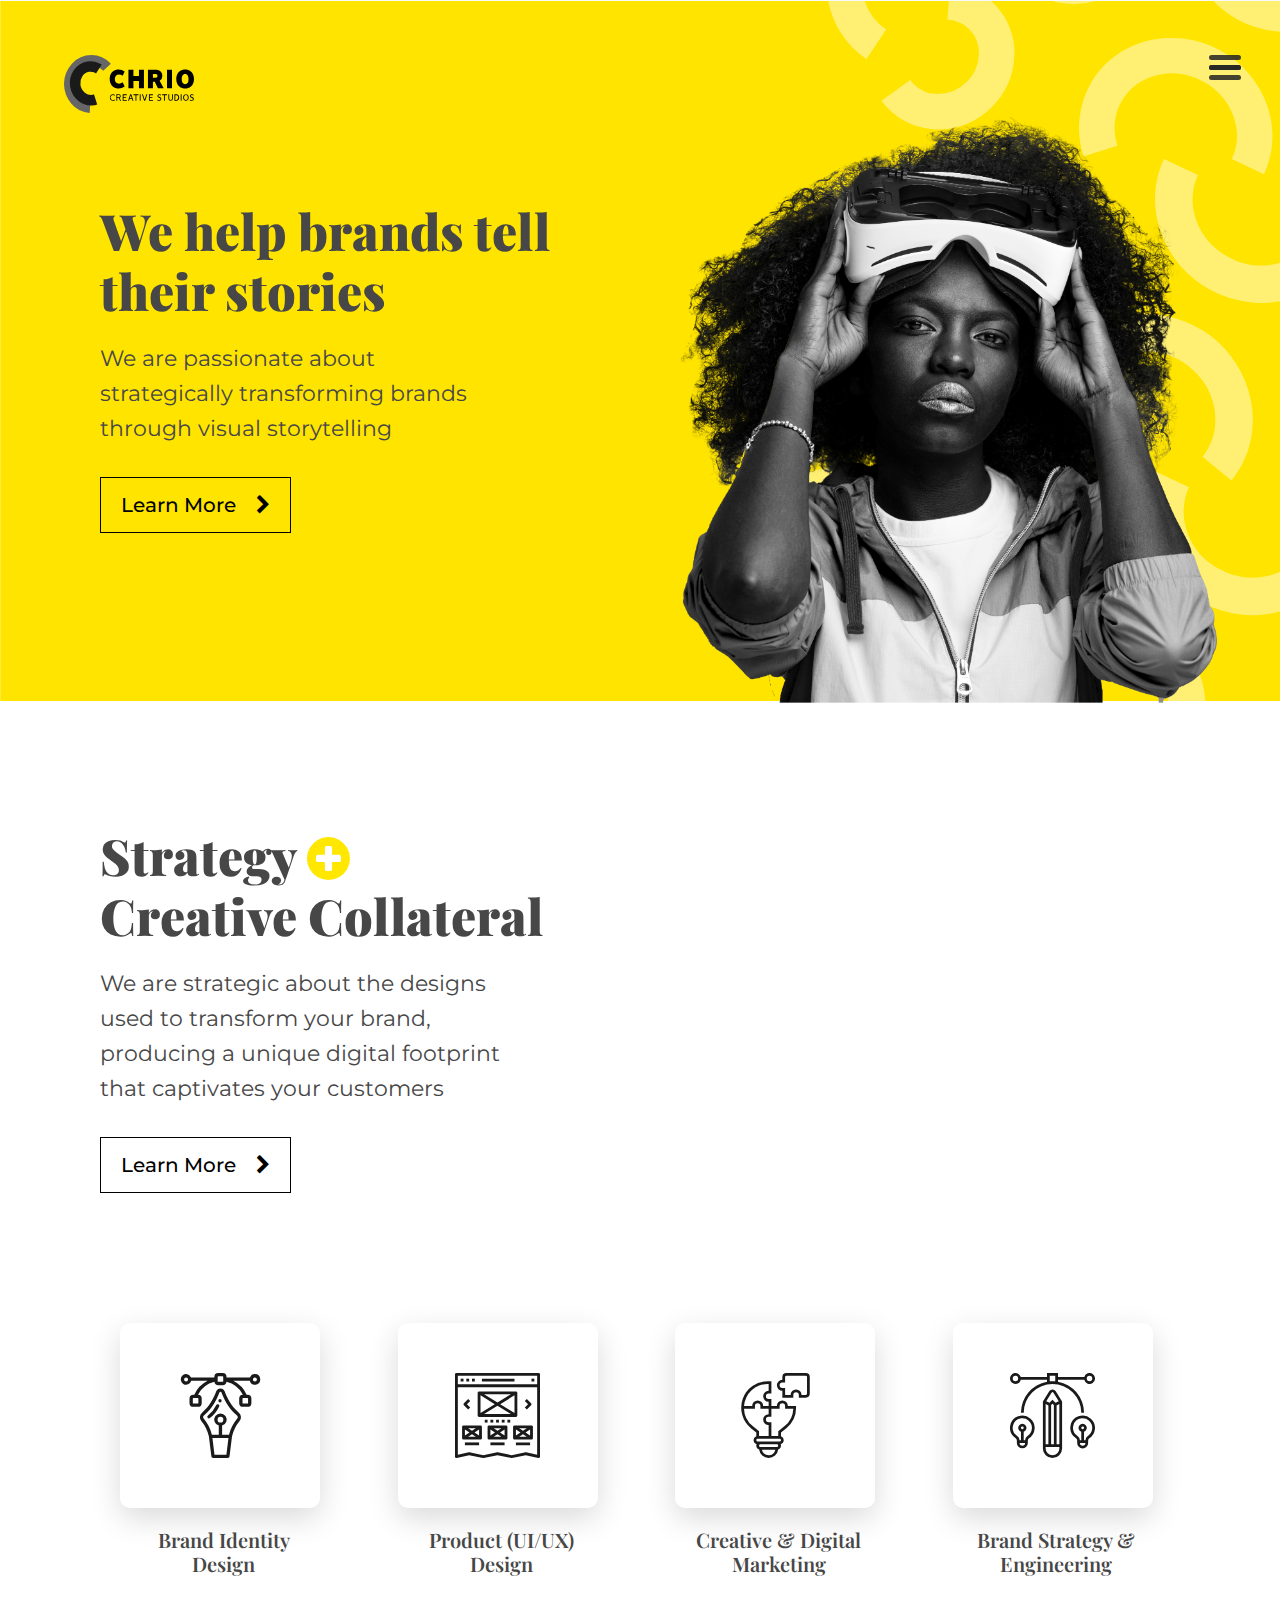
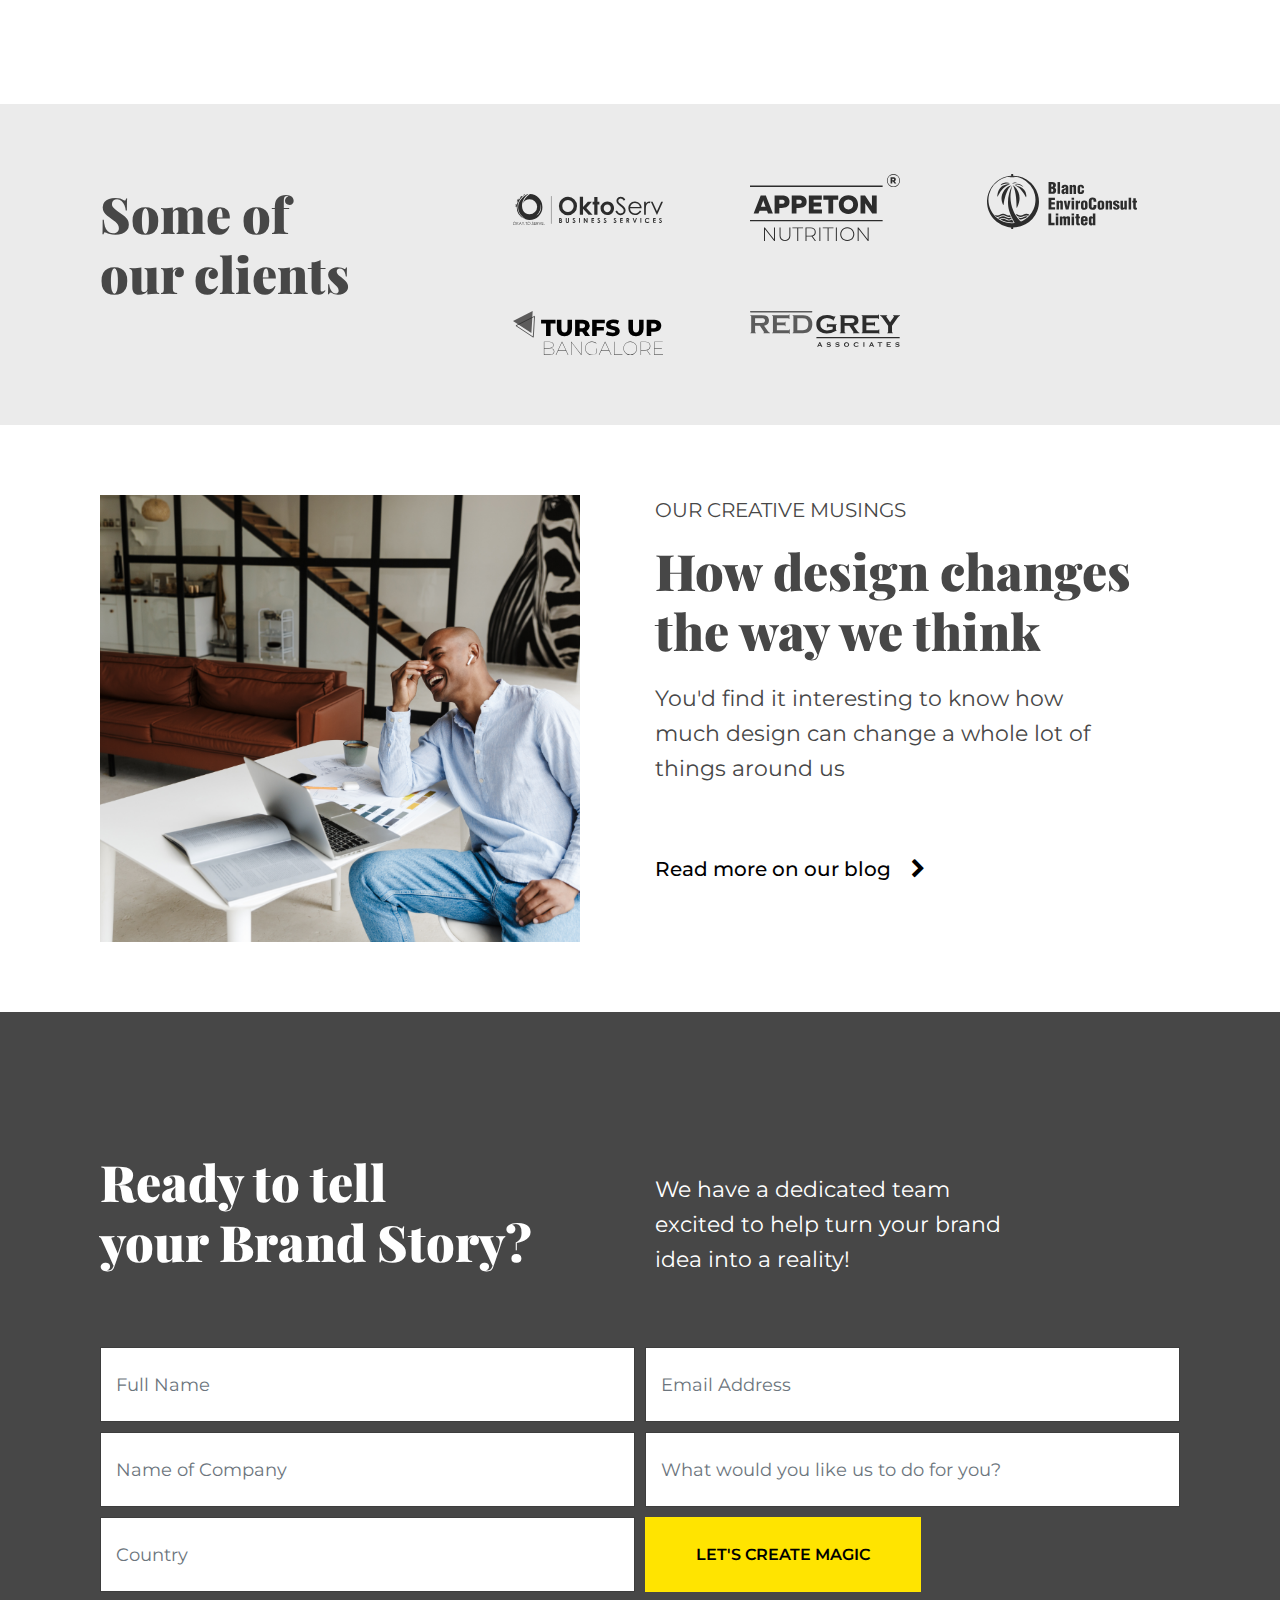
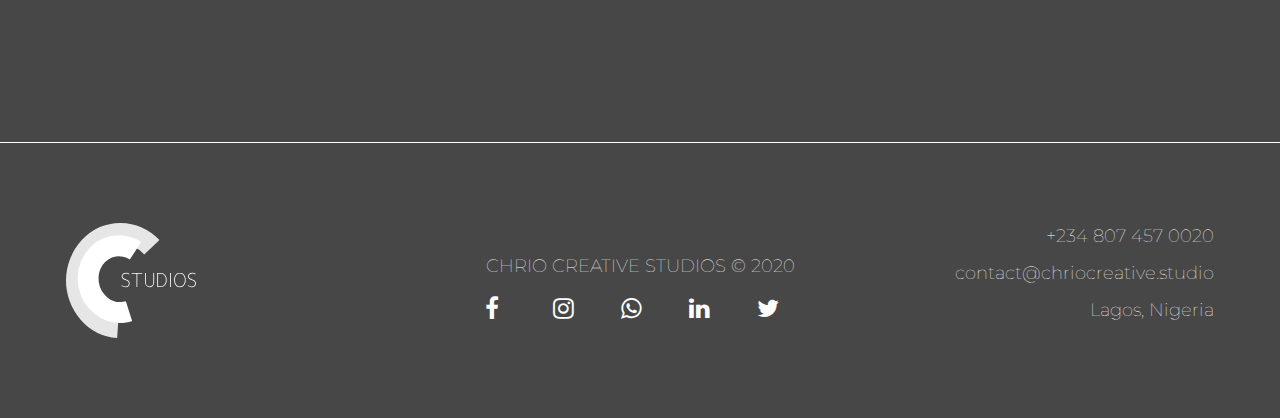
==== index.html @ 1b2c5b44 "Done" ====
<!DOCTYPE html>
<html lang="en">

<head>
    <meta charset="UTF-8" />
    <meta name="viewport" content="width=device-width, initial-scale=1.0" />
    <meta name="description" content="">
    <meta name="keywords" content="ChrioCreative, ChrioCreativeStudio, #ChrioCreative, #ChrioCreativeStudio, advertising, advertizing, digital, online advertising, nigeria media, media agency, best media agency, notjustok, advertisement, social media, social media advertising, grow your brand, Keyword,  social media marketing, online media sales, digital marketing, advertising online, online lead generation, digital strategy services, search engine marketing, online marketing, adwords service, internet marketing, search engine optimization, mobile marketing, search engine, search engines, marketing, search engine optimisation, online business, marketing strategies, search engine optimization tutorial, search engine optimization tips, seo, internet business, advertising, social network, affiliate marketing, marketing strategy, what is internet marketing, social media, search engine optimization tools, search engine optimization techniques, network marketing, what is social media, adwords, online marketing jobs, marketing plan, search engine optimization software, e-marketing, adsense, online advertising, advertisement, sms, internet marketing strategies, direct marketing, social marketing, social networking, free search engine optimization, make money online market, online marketing strategies, mobile advertising, clickbank, electronic marketing, business online, online market, internet advertising, advertising agency, search engine optimization results, marketing tips, email marketing, advertising agencies, adword, search engine submission, free classified ads, viral marketing, facebook marketing, ads, seo tools, emarketing, what is seo, web marketing, what is search engine optimization, business marketing, email leads, online business ideas, online marketing tools, internet marketing forum, marketing company, seo services, social media definition, sms marketing, internet marketing jobs, advertisements, social media network, leads, free advertising, adwords keyword tool, free classifieds, website marketing, free ads, social media week. telemarketing, social media sites, how to advertise online, post free ads, social media strategy, advantages of internet marketing, internet marketing blog, what is digital marketing, advertising sites, what is online marketing, online advertising companies, advertising websites, online advertisement, b2b marketing, digital media,  online network marketing, online marketing strategy, digital marketing agency, marketing agency, online marketing companies, social media manager, marketing online, free advertising sites, social media marketing strategy, digital marketing strategy, online marketing company, seo software, digital advertising, marketing agencies, seo tips, optimization techniques, free online advertising sites, free classified sites, internet marketing tips, social media marketing plan, free advertising online, seo optimization, digital signage, seo companies, web advertising, googleadwords, internet marketing articles, internet marketing company, lead generation, media marketing, free online marketing, online marketing business, online video marketing, online marketing sites, mobile market, marketing websites, online marketing tips, marketing companies, social media jobs, advertising companies, seo marketing, what is social media marketing, online marketing courses, social network marketing, free online advertising, interactive marketing, search marketing, website optimization, internet marketer, seo company  advertise online, marketing courses, marketing consultant, network marketing companies, social media websites, social media marketing proposal, social media advertising, online adverts, digital marketing trends, social media tools, advertising on internet, website advertising, internet marketers, social media marketing pdf, internet marketing forums, what is online advertising, small business marketing, what is mobile marketing, search engine marketing strategies, free advertising websites, free adverts, online ads, sms advertising, buy leads, what is search engine marketing, social media marketing tools, seo optimization services, web optimization, social media management, ad words, advertise online for free, adwords learning center, socialmedia, free ad, internet advertisement, social media marketing services, online advertising rates, free online advertisement, onlinemarketing, free advertisement, mobile marketing strategy, how to do online marketing, social media agency,   sms business, digital marketing courses, social media networks, seo consulting, free seo, mobile marketing association, advertise for free, digital marketing companies, search engine optimisation marketing, seo packages,   advantages of online marketing, seo service, internet marketing training, social media marketing companies, social media training, online marketing job, mobile ads, marketing firms, mlm leads, search engine placement marketing,   free website advertising, pay per lead, free leads, local seo, advertise free online, digital media marketing, cheap advertising, business advertising, advertising website, website promotion, social media platforms, online classified ads, seo techniques, ad network, social media for business, website optimizer, post free ads online, online marketing training, digital marketing institute, free internet advertising, adwords certification, digital branding, mobile media, social media networking, internet marketing blogs, digital signage software, digital marketing tools, free online ads, search engine marketing tools, bulk sms marketing, electronic billboards, social media news, adwords login, social media consultant, social media campaign, business leads, buy leads online, search engine marketing firm, seo training, mobile advertisement, web marketing search engine optimization, digital communications, electronic advertising, social media examiner, proximity marketing, adwords tool, new social media, internet marketing search engine, social media plan, digital strategy, search engine marketing company, sms provider, ad word, interactive advertising, sales leads, adwords editor, digital agency, social media policy, search engine optimization marketing, free ads online, b2b leads, adwords coupon, search engine marketing services, social advertising, seo book, adwords voucher, sales lead, social media monitoring tools, how to generate leads, social media monitoring, where to advertise for free, search engine marketing agency, best seo software, search engine marketing tips, search engine marketing specialist, search engine marketing optimization, search engine marketing companies, how to advertise for free, search engine marketing sem, ppc search engine marketing, search engine marketing service, local search engine marketing, search engine marketing firms, internet marketing search engine optimization, search engine marketing consulting, professional search engine marketing, search engine marketing specialists, sem search engine marketing, search engine marketing agencies, search engine marketing consultants, search engine marketing kenya, search engine marketing ghana, search engine marketing nigeria, seo search engine marketing, paid search engine marketing, internet marketing search engine specialist, marketing search engine, organic search engine marketing, search engine marketers, top search engine marketing, search engine marketing strategy, web search engine marketing, managed search engine marketing, search engine marketing professionals, search engines marketing, search engine marketing professional, ppc search engine internet marketing, internet search engine marketing, search engine marketing consultant, search engine marketing expert, attorney search engine marketing, online search engine marketing, search engine marketing nigeria, search engine marketing ghana, search engine marketing kenya, search engine marketing business, internet marketing companies, search engine marketing jobs, search engine marketing training, search engine marketing campaign, search engine marketing news, search engine marketing experts, small business search engine marketing, search engine marketing pro, best search engine marketing, learn search engine optimization, search engine marketing solution, search engine marketing and optimization, search engine optimization companies, search engine marketing tool, marketing search engines, organic search engine optimization, search engine optimization pricing, guaranteed search engine marketing, affordable search engine optimization, search engine optimization seo, search engine optimization specialist, local search engine optimization, search engine optimization firms, search engine marketing software, search engine ranking optimization, cheap search engine optimization, seo search engine optimization, search engine marketing blog, search engines optimization, search engine optimization consulting, search engine optimization consultant, search engine web marketing, search engine placement, top search engine optimization, b2b search engine marketing, search engine optimization service, ethical search engine optimization, search engine optimization cost, online search engine optimization, managed search engine marketing services, website search engine optimization, search engine optimization consultants, search engine optimization training, search engine marketing campaigns, search engine optimization packages, search engine optimization firm, search engine optimization experts, search engine optimization guaranteed, search engine optimization agency, search engine optimization certification, professional search engine optimization, lawyer search engine marketing, optimization search engine, canadian search engine marketing, guaranteed search engine optimization, natural search engine optimization, internet search engine optimization, search engine optimization kenya, search engine optimization ghana, search engine optimization nigeria, search engine marketing help, marketing campaign search engine, global search engine marketing, online marketing solutions, search engine optimizing, search engine optimisation services, search engine optimization expert, search engine optimization strategy, search engine optimization quote, search engine marketing reporting, ppc search engine marketing positioning, search engine advertising, best search engine optimization, professional search engine marketing services, search engine ranking, search engine optimizer, search engine optimization for dummies, search engine marketing solutions, high search engine ranking optimization, search engine optimization jobs, search engine placement optimization, search engine optimization specialists, small business search engine optimization, search engine optimisation seo, web search engine optimization, search engine marketing online, search engine optimization promotion, search engine rank optimization, search engine optimization ranking, ghana search engine marketing, kenya search engine marketing, nnigeria search engine marketing, online marketing search engine, search engine optimizers, search engine marketing articles, effective search engine optimization, seo search engine optimisation, search engine positioning, search engine marketing management, search engine marketing professional organization, search engine marketing definition, search engine optimization and seo, search engine marketing book, search engine optimization placement, economical search engine optimization, search engine optimization guide, search engine optimization strategies, affordable search engine marketing, internet marketing seo, improve search engine ranking, orange county search engine marketing, search engine optimization tool, search engine optimization how to, search engine internet marketing, search engine optimisation company, search engine optimazation, search engine marketing india, international search engine marketing, internet marketing consultant, search engine marketer, automotive search engine marketing, search engine optimization and marketing, marketing search engine optimization, search engine optimization india, search engine company, top 10 search engine optimization, seo internet marketing, online marketing agency, online marketing services, search engine promotion, search engine optimization analysis, local internet marketing, internet marketing agency, internet marketing search engine placement, search engine optimization help, search engine optimization advice, promotion search engine optimization, internet marketing firm, search engine optimize, web marketing agency, mobile marketing campaigns, internet marketing plan, real estate search engine optimization, search engine submission optimization, how to search engine optimization, search engine optimization rates, reputable search engine optimization, search engine marketing tip, internet marketing online, affordable search engine optimization services, search engine optimization seo services, online marketing campaign, search engine optimisation specialist, on line marketing, search engine optimisation consultant, internet marketing business, internet marketing consultants, outsource search engine optimization, search engine optimization seo companies, internet marketing consulting, orange county search engine optimization, online internet marketing, ecommerce search engine optimization, search engine optimisation companies, search engine optimization website, search engine optimisation australia, search engine optimization specalist, search optimization engine, internet marketing service, internet marketing specialist, search engine optimization basics, search engine optimization keyword, organic search engine optimisation, search engine optimization keywords, internet marketing course, online marketing service, search marketing agency, local search engine optimisation, online marketing web page copywriting, search engine seo, internet marketing advertising, search engine optimisation uk, internet marketing promotion, online marketing agencies, local search engine optimization services, improve search engine optimization, search engine optimization seminar, search engine optimization report, search engine optimization tutorials, online marketing plan, expert search engine optimization, search engine optimization submission, marketing seo, seo search engine, internet marketing solutions, search engine optimisation techniques, search engine optimisation service, search engine optimization australia, search engine optimizer service, search engine optimisation firm, search engine optimisation tips, search engine optimisation experts, cheap search engine optimisation, online marketing consultant, search engine optimization copywriting, search engine consultants, search engine optimization kenya, search engine optimization program, internet marketing solution, search engine optimisation specialists, internet marketing software, free internet marketing, kenyan search engine optimization, ghanian search engine optimization, search engine optimisation strategy, marketing on the internet, search engine optimization proposal, search engine optimization positioning, top search engine ranking, uk search engine optimisation, search engine optimisation packages, website search engine optimisation, search engine optimization prices, marketing internet, internet marketing strategy, hotel search engine optimization, search engine optimization management, search engine optimisation agency, search engine optimization advertising, search engine marketing research, high search engine ranking, internet marketing tool, search engin optimization, search engine optimization orange county, business search engine optimization, search engine optimization secrets, web site search engine optimization, best internet marketing, affordable search engine optimisation, online marketing specialist, search engine optimisation provider, search engine optimization resource, natural search engine optimisation, sem marketing, best search engine optimization company, small business internet marketing, marketing on internet, white label search engine optimisation, search engine optimisation ranking, paid search marketing, search engine optimisation consultants, video search engine optimization, professional search engine marketing firm, mobile marketing trends, engine marketing optimization search, effective search engine marketing, search engine optimisation strategies, internet marketing for small business, ppc searchengine marketing, search engine optimisation training, search engine services, internet marketing search engines, marketing online business, online marketing campaigns, webmarketing, internet search marketing, online marketing experts, ppc search engine web marketing, search optimization, search engine marketing canada, free internet marketing tools, business marketing online, ethical search engine marketing, affiliate internet marketing, search engine optimization uk, internet marketing campaign, organic search engine marketing agency, search engine marketing ireland, online business marketing, canada search engine marketing, search engine marketing for lawyers, adwords services, local online marketing, best online marketing, marketing on line, search engine marketing manager, online advertising agency, digital marketing solutions, internet marketing help, internetmarketing, web marketing search engine placement, internet marketing experts, internet marketing agencies  online marketing consulting, seo optimisation, optimize search engine, business online marketing, website optimisation, social media marketing agency, engine search optimization, learn internet marketing, search engine optimization books, internet online marketing, internet marketing firms, web internet marketing, online marketing uk, internet marketing bureau, internet marketing coach, online marketing firm, local search optimization, online marketer, online marketing bureau, small business online marketing, improve search engine rankings, web site marketing, online marketing consultants, website marketing company, net marketing, search engine rank, website internet marketing, marketing web, advertising search engine, australia search engine optimisation, search engine optimisation tools, search engine optimization link building, internet business marketing, internet marketing strategie, web marketing tools, marketing business online, better search engine placement, online marketing blog  search engine optimized, increase search engine ranking, internet marketing expert, internet marketing courses,   online advertising agencies, search engine rankings, online marketers, search engine optomization, engine marketing search, search engine optimisation sunshine coast, sunshine coast search engine optimisation, marketing en internet, engine internet marketing optimization search, internet advertising agency, search engine optimization starter guide, web marketing company, website optimization services, search engine optimization and submission, search engine optimization provider, mobile marketing company, internet marketing seminar, engine marketing search services, search engine optimization business, online marketing course, search engine optimisation price, advertising internet, seo optimization company, internet affiliate marketing, seo optimization tips, web marketing services, 1 engine internet marketing search, engine internet marketing search, affordable search engine placement, search engine optimizations, online web marketing, internet marketing techniques, search engine optimization research, top search engine placement, optimizing search engine, website seo, mobile marketing campaign, search engine optimization package, online advertising market, seo ranking, best search engine optimization software, engine optimization search, guaranteed search engine placement, cheap seo, optimization company, digital marketing company, internet marketing online advertising, social media marketing training, social media marketing firm, legit internet marketing, social media marketing agencies, mobile marketing companies, ppc search engine advertising, search optimisation, social media marketing firms, social media marketing facebook, social media marketing service, facebook social media marketing, seo link building, website search optimization, mobile marketing services, social networking marketing, social media marketing expert, online advertising marketing, social media marketing course, mobile marketing advertising, best seo, guaranteed seo, mobile marketing agency, social media marketing solutions, mobile marketing solutions, small business seo, local search marketing services, online social media marketing, advertising on the internet, social media marketing strategies, digital marketing agencies, search engine placement companies, advertising and marketing on the internet, seo help, social media marketing company, social media marketing management, seo optimization tools, engine optimization seo, optimization seo, search engine placement services, seo website, marketing social media, small business social media marketing, social media marketing institute, social media marketing magazine, social media marketing university, social media marketing wiki, the social media marketing blog, social media marketing for business, company internet marketing, online advertising company, mobile marketing business, mobile marketing agencies, online marketing solution, bluetooth marketing, local mobile marketing, web site optimization, internet marketing ebook, website marketing tools, online digital marketing, mobile marketing service, advertising on line, social media marketing blog, mobile marketing solution, seo copywriting, seo marketing company, social media marketing business, social media marketing software, digital marketing services, free marketing, seo marketing services, social media marketing pricing, engine optimization organic search, social media marketing packages, social media marketing tool, marketing lead generation, social media marketing campaign, mobile marketing platform, digital marketing strategies, online lead generation association, social media marketer, lead generation marketing, marketing with social media, online marketing promotion, digital marketing course, social media marketing consultant, online marketing strategie, seo consultants, mobile marketing and advertising, online marketing expert, social media marketing manager, best seo company, online marketing manager, hotel internet marketing, Digital marketing agency nigeria, digital marketing agency Ghana, marketing strategy, apps, app development, app developers in nigeria, nigerian app developers">
    <title>Home | Chrio</title>
    <link rel="stylesheet" href="https://stackpath.bootstrapcdn.com/bootstrap/4.5.0/css/bootstrap.min.css"
        crossorigin="anonymous" />
    <link rel="stylesheet" href="https://stackpath.bootstrapcdn.com/font-awesome/4.7.0/css/font-awesome.min.css" />
    <link rel="stylesheet" href="./css/index.css" />
</head>

<body>

    <div id="sideNavigation" class="sidenav">

        <div class="container">
            <div class="row">
                <div class="col-sm-6 col-xs-6 col-md-6">
                    <a class="navbar-brand" href="index.html" id="navbar-brand">
                        <img src="./assets/images/chrio_logo.svg" class="nav-logo" alt="Chrio Logo" />
                    </a>
                </div>
                <div class="col-sm-6 col-xs-6 col-md-6">
                    <a href="javascript:void(0)" class="closebtn" onclick="closeNav()">&times;</a>
                </div>
            </div>
        </div>

        <div class=" nav-bottom text-center">
          <p class="nav-p">Interested in learning more? Check out</p>
          <a href="index.html">Home</a>
          <span class="nav-vr"></span>
          <a href="services.html">Our Services</a>
          <span class="nav-vr"></span>
          <a href="services.html">Our Blog</a>
          <span class="nav-vr"></span>
          <a href="contact.html">Contact Us</a>
      </div>
    </div>

    <nav class="navbar navbar-expand-lg navbar-light bg-light" id="nav">
        <div class="container">
            <div class="row">
                <a class="navbar-brand" href="index.html" id="navbar-brand">
                    <img src="./assets/images/chrio_logo.svg" class="logo" alt="Chrio Logo" />
                </a>
                <div id="nav-icon3" class="pull-right" onclick="openNav()">
                    <span onclick="openNav()"></span>
                    <span onclick="openNav()"></span>
                    <span onclick="openNav()"></span>
                    <span onclick="openNav()"></span>
                </div>
            </div>
        </div>
        <div class="collapse navbar-collapse" id="navbarSupportedContent"></div>
    </nav>

    <div class="main">
        <section class="landing-banner" id="landing-banner">
            <div class="container">
              <div class="row">
                <div class="col-md-7" id="banner-div-7">
                  <h1 class="landing-h1">
                    We help brands tell <br class="br-mobile-hidden" />
                    their stories
                  </h1>
                  <p class="landing-p">
                    We are passionate about <br class="br-mobile-hidden" />
                    strategically transforming brands <br class="br-mobile-hidden" />
                    through visual storytelling
                  </p>
        
                  <br class="br-mobile-hidden" />
                  <a href="" class="learn-more" id="learn-more">Learn More
                    <i class="fa fa-chevron-right" aria-hidden="true"></i>
                  </a>
                </div>
                <!-- <img src="./assets/images/header_lady3.png" alt="" class="banner-image img-responsive">   -->
                <div class="col-md-12">
                  <img src="./assets/images/girl3.png" alt="" class="banner-image img-responsive" />
                </div>
              </div>
            </div>
          </section>
          <section class="strategy-sectionn section" id="strategy-div"> 
            <div class="container" id="strategy-container">
              <div class="row">
                <div class="col-md-6">
                  <h2 class="landing-h2">
                    Strategy <i class="fa fa-plus-circle"></i> <br />
                    Creative Collateral
                  </h2>
                  <p class="landing-p">
                    We are strategic about the designs used to transform your brand, producing a unique digital footprint that
                    captivates your customers
                  </p>
        
                  <br class="br-mobile-hidden" />
                  <a href="" class="learn-more">Learn More
                    <i class="fa fa-chevron-right" aria-hidden="true"></i>
                  </a>
                </div>
                <div class="col-md-6">
                  <div class="video-frame">
                    <iframe width="520" height="400" src="https://www.youtube.com/embed/EYJVlfmBcvU" frameborder="0" allow="accelerometer; autoplay; clipboard-write; encrypted-media; gyroscope; picture-in-picture" allowfullscreen></iframe>
                  </div>
                </div>
              </div>
              <div class="row icon-row">
                <div class="col-md-3 col-xs-6 col-sm-6">
                  <div class="strategy-box-holder">
                    <div class="strategy-box">
                      <img src="./assets/images/brand.svg" alt="" style="max-width: 130px"
                        class="img-responsive strategy-icons center-box" />
                      <!-- <img
                          src="./assets/images/c.svg"
                          alt=""
                          class="img-responsive"
                          id="circle1"
                        /> -->
                    </div>
                    <h5 class="strategy-h5">Brand Identity Design</h5>
                  </div>
                </div>
                <div class="col-md-3 col-xs-6 col-sm-6">
                  <div class="strategy-box-holder">
                    <div class="strategy-box">
                      <img src="./assets/images/product.svg" alt="" style="max-width: 130px"
                        class="img-responsive strategy-icons center-box" />
                      <!-- <img
                          src="./assets/images/c.svg"
                          alt=""
                          class="img-responsive"
                          id="circle2"
                        /> -->
                    </div>
                    <h5 class="strategy-h5">Product (UI/UX) Design</h5>
                  </div>
                </div>
                <div class="col-md-3 col-xs-6 col-sm-6">
                  <div class="strategy-box-holder">
                    <div class="strategy-box">
                      <img src="./assets/images/creativeM.svg" alt="" style="max-width: 115px"
                        class="img-responsive strategy-icons center-box" />
                      <!-- <img
                          src="./assets/images/c.svg"
                          alt=""
                          class="img-responsive"
                          id="circle3"
                        /> -->
                    </div>
                    <h5 class="strategy-h5">Creative & Digital Marketing</h5>
                  </div>
                </div>
                <div class="col-md-3 col-xs-6 col-sm-6">
                  <div class="strategy-box-holder" style="border-right:none">
                    <div class="strategy-box">
                      <img src="./assets/images/creative.svg" alt="" style="max-width: 130px"
                        class="img-responsive strategy-icons center-box" />
                      <!-- <img
                          src="./assets/images/c.svg"
                          alt=""
                          class="img-responsive"
                          id="circle4"
                        /> -->
                    </div>
                    <h5 class="strategy-h5">Brand Strategy & Engineering</h5>
                  </div>
                </div>
              </div>
            </div>
          </section>
        
          <section class="partner-section section">
            <div class="container">
              <div class="row">
                <div class="col-md-4 partner-div">
                  <h2 class="landing-h2">
                    Some of <br> our clients
                  </h2>
                </div>
                <div class="col-md-8">
                  <div class="row text-center partner-row">
                    <div class="col">
                      <img src="./assets/images/Oktoserv.svg" alt="" id="ok-logo" class="img-responsive partner-logo" />
                    </div>
                    <div class="col">
                      <img src="./assets/images/Appeton.svg" alt="" id="app-logo" class="img-responsive partner-logo" />
                    </div>
                    <div class="col">
                      <img src="./assets/images/Blanco.svg" alt="" id="blanc-logo" class="img-responsive partner-logo" />
                    </div>
                  </div>
                  <div class="row text-center partner-row">
                    <div class="col">
                      <img src="./assets/images/Turf.svg" alt="" id="turf-logo" class="img-responsive partner-logo" />
                    </div>
                    <div class="col">
                      <img src="./assets/images/red_gray.svg" alt="" id="red-logo" class="img-responsive partner-logo" />
                    </div>
                    <div class="col">
                      <!-- <img
                          src="./assets/images/luxe_dental.svg"
                          alt=""
                          class="img-responsive partner-logo"
                        /> -->
                    </div>
        
                  </div>
                </div>
              </div>
            </div>
          </section>
        
          <section class="partner-section section" id="partner-mobile">
            <div class="container">
              <div class="row text-center partner-row">
                <div class="row">
                  <div class="col-sm-6 col-xs-6">
                    <img src="./assets/images/Oktoserv.svg" alt="" class="img-responsive partner-logo" />
                  </div>
                  <div class="col-sm-6 col-xs-6">
                    <img src="./assets/images/Appeton.svg" alt="" class="img-responsive partner-logo" />
                  </div>
                </div>
              </div>
              <div class="row text-center partner-row">
                <div class="col-sm-6 col-xs-6">
                  <img src="./assets/images/Blanco.svg" alt="" class="img-responsive partner-logo" />
                </div>
                <div class="col-sm-6 col-xs-6">
                  <img src="./assets/images/Turf.svg" alt="" class="img-responsive partner-logo" />
                </div>
              </div>
        
              <div class="row text-center partner-row">
                <div class="col-sm-6 col-xs-6">
                  <img src="./assets/images/luxe_dental.svg" alt="" class="img-responsive partner-logo" />
                </div>
                <div class="col-sm-6 col-xs-6">
                  <img src="./assets/images/red_gray.svg" alt="" class="img-responsive partner-logo" />
                </div>
              </div>
            </div>
          </section>
        
          <section class="creative-section section">
            <div class="container">
              <div class="row creative-row">
                <div class="row">
                  <div class="col-md-6">
                    <img src="./assets/images/man.png" alt="" class="img-responsive man-img" />
                  </div>
                  <div class="col-md-6">
                    <p class="landing-p1">
                      OUR CREATIVE MUSINGS
                    </p>
                    <h2 class="landing-h2">
                      How design changes <br> the way we think
                    </h2>
                    <p class="landing-p">
                      You'd find it interesting to know how much design can change a whole lot of things around us
                    </p>
                    <br class="br-mobile-hidden" />
                    <br class="br-mobile-hidden" />
                    <a href="" class="learn-more no-border">Read more on our blog
                      <i class="fa fa-chevron-right" aria-hidden="true"></i>
                    </a>
                  </div>
                </div>
              </div>
          </section>
        
          <section class="contact-us section">
            <form action="action.php" method="post" id="contact-form"></form>
            <div class="container">
              <div class="row icon-row" id="contact-us-row">
        
                <div class="col-md-6 margin-contact">
                  <div class="contact-inner1">
                    <h2 class="landing-h2">
                      Ready to tell <br class="br-mobile-hidden" />
                      your Brand Story?
                    </h2>
                  </div>
                </div>
                <div class="col-md-6  margin-contact">
                  <div class="contact-inner1">
                    <p class="landing-p">
                      We have a dedicated team <br> excited to help turn your brand <br> idea into a reality!
                    </p>
                  </div>
                </div>
        
                  <div class="col-md-6 contact-outer">
                    <div class="contact-inner1">
                      <input type="text" class="form-control" name="name" id="name" placeholder="Full Name" />
                    </div>
                  </div>
                  <div class="col-md-6 contact-outer1">
                    <div class="contact-inner1">
                      <input type="text" class="form-control" name="email" id="email" aria-describedby="emailHelp"
                        placeholder="Email Address" />
                    </div>
                  </div>
                  <div class="col-md-6 contact-outer">
                    <div class="contact-inner1">
                      <input type="text" class="form-control" name="company" id="company" aria-describedby="emailHelp"
                        placeholder="Name of Company" />
                    </div>
                  </div>
                  <div class="col-md-6 contact-outer1">
                    <div class="contact-inner1">
                      <input type="text" class="form-control" name="message" id="message" aria-describedby="emailHelp"
                        placeholder="What would you like us to do for you?" />
                    </div>
                  </div>
                  <div class="col-md-6 contact-outer">
                    <div class="contact-inner1">
                      <input type="text" class="form-control" name="country" id="country" aria-describedby="emailHelp"
                        placeholder="Country" />
                    </div>
                  </div>
                  <div class="col-md-6 contact-outer1">
                    <div class="contact-inner1">
                      <button type="submit" id="submit" class="btn btn-primary contact-button">
                        LET'S CREATE MAGIC
                      </button>
                    </div>
                  </div>
                
              </div>
            </div>
          </form>
          </section>
          <footer id="footer-web">
            <div class="container">
              <div class="row footer-row">
                <div class="col">
                  <img src="./assets/images/footer_logo.svg" alt="" class="img-responsive footer-logo" />
                </div>
                <div class="col">
                  <div>
                    <p class="footer-text">CHRIO CREATIVE STUDIOS &copy; 2020</p>
                  </div>
                  <div class="row">
                    <div class="col">
                      <a href="https://facebook.com/ChrioCreative/" target="_blank" class=""><i class="fa fa-facebook" id="socials" aria-hidden="true"></i></a>
                    </div>
                    <div class="col">
                      <a href="https://instagram.com/chriocreative?igshid=flf5o154ikzl" target="_blank" class=""><i class="fa fa-instagram" id="socials" aria-hidden="true"></i></a>
                    </div>
                    <div class="col">
                      <a href="https://api.whatsapp.com/send?phone=+2348074570020" target="_blank" class=""><i class="fa fa-whatsapp" id="socials" aria-hidden="true"></i></a>
                    </div>
                    <div class="col">
                      <a href="https://www.linkedin.com/company/chrio-creative-studios/" target="_blank" class=""><i class="fa fa-linkedin" id="socials" aria-hidden="true"></i></a>
                    </div>
                    <div class="col">
                      <a href="https://twitter.com/ChrioCreative" target="_blank" class=""><i class="fa fa-twitter" id="socials" aria-hidden="true"></i></a>
                    </div>
                    <!-- <div class="col-md-4"></div> -->
                  </div>
                </div>
                <div class="col">
                  <div class="footer-right">
                    <p class="footer-text1">+234 807 457 0020</p>
                    <p class="footer-text1">contact@chriocreative.studio</p>
                    <p class="footer-text1">Lagos, Nigeria</p>
        
                  </div>
                </div>
              </div>
            </div>
          </footer>
          <footer id="footer-mobile">
            <div class="container container-footer">
              <div class="row footer-row">
                <div class="col-md-6 col-sm-6 col-sx-6">
                  <!-- <img
                      src="./assets/images/footer_logo.svg"
                      alt=""
                      class="img-responsive footer-logo"
                    /> -->
                </div>
                <div class="col-md-6 col-sm-6 col-sx-6">
                  <div>
                    <p class="footer-text">CHRIO CREATIVE STUDIOS &copy; 2020</p>
                    <div class="row">
                      <div class="col-md-4"></div>
                      <div class="col">
                        <a href="https://facebook.com/ChrioCreative/" target="_blank" class=""><i class="fa fa-facebook" id="socials" aria-hidden="true"></i></a>
                      </div>
                      <div class="col">
                        <a href="https://instagram.com/chriocreative?igshid=flf5o154ikzl" target="_blank" class=""><i class="fa fa-instagram" id="socials" aria-hidden="true"></i></a>
                      </div>
                      <div class="col">
                        <a href="https://api.whatsapp.com/send?phone=+2348074570020" target="_blank" class=""><i class="fa fa-whatsapp" id="socials" aria-hidden="true"></i></a>
                      </div>
                      <div class="col">
                        <a href="https://www.linkedin.com/company/chrio-creative-studios/" target="_blank" class=""><i class="fa fa-linkedin" id="socials" aria-hidden="true"></i></a>
                      </div>
                      <div class="col">
                        <a href="https://twitter.com/ChrioCreative" target="_blank" class=""><i class="fa fa-twitter" id="socials" aria-hidden="true"></i></a>
                      </div>
                      <!-- <div class="col-md-4"></div> -->
                    </div>
                  </div>
                </div>
                <div class="col-md-12 col-sm-12 col-sx-12">
                  <div class="footer-right">
                    <p class="footer-text1">+234 807 457 0020</p>
                    <p class="footer-text1">contact@chriocreative.studio</p>
                    <p class="footer-text1">Lagos, Nigeria</p>
                  </div>
                </div>
              </div>
            </div>
          </footer>
    </div>


    <script src="https://code.jquery.com/jquery-3.5.1.min.js" crossorigin="anonymous"></script>
    <script src="https://stackpath.bootstrapcdn.com/bootstrap/4.5.0/js/bootstrap.min.js" crossorigin="anonymous">
    </script>
    <script>
        $(document).ready(function () {
            // $("#nav-icon3").click(function () {
            //     $(this).toggleClass("open");
            // });

            $("#learn-more").on('click', function (event) {
                event.preventDefault();
                $("#nav").addClass('active-nav');
                $("#navbar-brand").addClass('active-brand');
                $("#strategy-div").addClass('strategy-active');
                $("#strategy-container").addClass('strategy-active');
                $('#landing-banner').slideUp();
            });

        });

        function openNav() {
            document.getElementById("sideNavigation").style.width = "100%";
            document.getElementById("main").style.marginLeft = "250px";
        }

        function closeNav() {
            document.getElementById("sideNavigation").style.width = "0";
            document.getElementById("main").style.marginLeft = "0";
            $("#nav-icon3").toggleClass("close");
        }
    </script>
</body>

</html>
---- css/index.css ----
@import url("https://fonts.googleapis.com/css2?family=Montserrat:wght@300;400;600&family=Playfair+Display:wght@400;600;900&display=swap");




html,
  body {
    max-width: 100%;
    overflow-x: hidden;
    color: #474747;
  }

p.nav-p {
  font-size: 23px;
  margin-bottom: 0px;
  font-family: "Montserrat", sans-serif;
  font-weight: 500;
}

.nav-bottom.text-center {
  padding-top: 150px;
}

.sidenav  a#navbar-brand {
  left: -60px;
}

/* The side navigation menu */
.sidenav {
    height: 100%; /* 100% Full-height */
    width: 0; /* 0 width - change this with JavaScript */
    position: fixed; /* Stay in place */
    z-index: 10;
    top: 0;
    right: 0;
    overflow-x: hidden; /* Disable horizontal scroll */
    padding-top: 50px; /* Place content 60px from the top */
    transition: 0.5s; /* 0.5 second transition effect to slide in the sidenav */
    /* text-align: center; */
    font-family: "Playfair Display", serif;
    font-weight: 700;
    background-image: url(../assets/images/Pattern1.svg);
    background-repeat: no-repeat;
    background-size: cover;
    background-position: bottom;
    
}
 
/* The navigation menu links */
.sidenav a {
    padding: 8px 8px 8px 40px;
    text-decoration: none;
    font-size: 40px;
    color: #363837;
    display: block;
    transition: 0.3s;
    display: inline;
    font-family: "Playfair Display", serif;
}
 
/* When you mouse over the navigation links, change their color */
.sidenav a:hover, .offcanvas a:focus{
    color: #f1f1f1;
}
 
/* Position and style the close button (top right corner) */
.sidenav .closebtn {
  position: absolute;
  top: -40px;
  right: 25px;
  font-size: 55px;
  margin-left: 50px;
}


ul.slide-ul {
    list-style-type: none;
    font-size: 30px;
    font-weight: 500;
}

.slide-nav {
    position: absolute;
    z-index: 1;
    padding-left: 350px;
    padding-top: 300px;
}

.slide-icon {
    display: inline;
    margin-right: 10px;
    color: #000;
}

span.nav-vr {
  border: 1px solid #363837;
  width: 46px;
  position: relative;
  top: -6px;
  right: -10px;
}

@media (max-width:768px){
  .sidenav a {
    padding: 10px;
    text-decoration: none;
    font-size: 20px;
    display: block;
}
}


.active-nav {
  background: #ffe400 !important;
}

.active-brand {
  top: -20px;
}

.strategy-active {
  padding-top: 60px !important;
}

.strategy-div {
  padding-top: 60px !important;
}

img.img-responsive.footer-logo {
  width: 130px;
}

/* Hamburger menu */
/* Icon 1 */
section.partner-section {
  background: #ebebeb;
  padding-top: 0px !important;
  padding-bottom: 0px !important;
}

#nav-icon3 {
  z-index: 1;
  width: 45px;
  height: 0px;
  position: relative;
  left: 600%;
  /* margin: 50px auto; */
  -webkit-transform: rotate(0deg);
  -moz-transform: rotate(0deg);
  -o-transform: rotate(0deg);
  transform: rotate(0deg);
  -webkit-transition: 0.5s ease-in-out;
  -moz-transition: 0.5s ease-in-out;
  -o-transition: 0.5s ease-in-out;
  transition: 0.5s ease-in-out;
  cursor: pointer;
}

#nav-icon3 span {
  display: block;
  position: absolute;
  height: 5px;
  width: 70%;
  background: #232323d9;
  border-radius: 9px;
  opacity: 1;
  left: 0;
  -webkit-transform: rotate(0deg);
  -moz-transform: rotate(0deg);
  -o-transform: rotate(0deg);
  transform: rotate(0deg);
  -webkit-transition: 0.25s ease-in-out;
  -moz-transition: 0.25s ease-in-out;
  -o-transition: 0.25s ease-in-out;
  transition: 0.25s ease-in-out;
}

img#ok-logo {
  width: 200px;
  padding-top: 20px;
}

/* Icon 3 */

#nav-icon3 span:nth-child(1) {
  top: 0px;
}

#nav-icon3 span:nth-child(2),
#nav-icon3 span:nth-child(3) {
  top: 10px;
}

#nav-icon3 span:nth-child(4) {
  top: 20px;
  /* width: 60%; */
}

#nav-icon3.open span:nth-child(1) {
  top: 18px;
  width: 0%;
  left: 50%;
}

#nav-icon3.open span:nth-child(2) {
  -webkit-transform: rotate(45deg);
  -moz-transform: rotate(45deg);
  -o-transform: rotate(45deg);
  transform: rotate(45deg);
}

#nav-icon3.open span:nth-child(3) {
  -webkit-transform: rotate(-45deg);
  -moz-transform: rotate(-45deg);
  -o-transform: rotate(-45deg);
  transform: rotate(-45deg);
}

#nav-icon3.open span:nth-child(4) {
  top: 18px;
  width: 0%;
  left: 50%;
}

body {
  font-family: "Montserrat", sans-serif;
}

.row {
  margin-left: 0px !important;
  width: 100%;
}

h1,
h2,
h3,
h4,
h5 {
  font-family: "Playfair Display", serif;
}

.landing-h1 {
  font-size: 50px;
  font-weight: 900;
}

.landing-p {
  margin: 0px;
  font-size: 22px;
  padding-right: 80px;
  margin: 20px 0px;
  line-height: 35px;
}

.landing-banner {
  background-image: url(../assets/images/Pattern1.svg);
  position: relative;
  background-position: inherit;
  background-repeat: no-repeat;
  background-size: cover;
  top: -125px;
  padding-top: 200px;
  height: 700px;
}

/* .container {
  margin: 0px 100px;
} */

.landing-p1 {
  font-size: 20px;
}

footer {
  background: #474747;
  padding: 40px;
  color: #fff;
  border-top: 1px solid #fff;
  padding: 80px 0px;
}

.navbar-brand {
  position: relative;
  left: 40%;
  display: inline-block;
  padding-top: 0.3125rem;
  padding-bottom: 0.3125rem;
  margin-right: 1rem;
  font-size: 1.25rem;
  line-height: inherit;
  white-space: nowrap;
  z-index: 1;
}

nav.navbar.navbar-expand-lg.navbar-light.bg-light {
  background: transparent;
  border: none;
  padding-top: 50px;
}

img.logo {
  width: 130px;
}

i.fa.fa-long-arrow-right {
  margin-left: 15px;
  /* margin-top: 11px; */
}

.learn-more {
  font-family: "Montserrat", sans-serif;
}

#partner-mobile {
  display: none;
}

.learn-more {
  font-size: 20px;
  color: #000;
  font-weight: 500;
  border: 1px solid #000;
  padding: 15px 20px;
  z-index: 1;
}

.learn-more:hover {
  text-decoration: none;
  background: #474747;
  color: #ffe600;
  transition: 0.4s;
}

div#banner-div-7 {
  z-index: 1;
}

.margin-contact {
  margin-bottom: 50px;
}

i.fa.fa-chevron-right {
  font-weight: 100;
  margin-left: 15px;
}

i.fa.fa-plus-circle {
  color: #ffe700;
}

h2.landing-h2 {
  font-size: 50px;
  font-weight: 900;
}

.learn-more.no-border {
  border: none;
  padding: 0px;
}

.section {
  padding: 50px 0px;
}

.strategy-box-holder {
  text-align: center;
  /* border-right: 1px solid #00000021; */
}

.strategy-box-holder:last-child {
  padding-left: 0px;
  /* border-right: none; */
}

img.img-responsive.partner-logo {
  max-width: 150px;
}

.strategy-box {
  /* background: #f2f2f2; */
  padding: 30px 10px;
  box-shadow: 0 10px 30px 0 rgba(0, 0, 0, 0.15);
  border-radius: 10px;
  margin: 20px;
  max-width: 200px;
  min-width: 200px;
  min-height: 185px;
  max-height: 185px;
}

.strategy-box-holder:first-child {
  padding-left: 0px;
}

img.img-responsive.strategy-icons.center-box {
  max-width: 85px;
  min-width: 85px;
  max-height: 85px;
  min-height: 85px;
  margin: 20px;
}

img.img-responsive.man-img {
  width: 480px;
}

.row.icon-row {
  width: 100%;
  margin-top: 70px;
  margin-bottom: 70px;
}

#footer-web {
  display: block;
}

#footer-mobile {
  display: none;
}

h5.strategy-h5 {
  font-size: 20px;
  font-weight: 600;
  padding: 0px 30px;
}

section.strategy-sectionn {
  /* margin-bottom: 100px; */
  padding-top: 0px !important;
}

.contact-inner1 {
  /* padding: 0px 50px 0px 0px; */
}

.contact-inner2 {
  padding: 0px 0px 0px 50px;
}

button.btn.btn-primary.contact-button {
  background: #ffe400;
  border: 1px solid #ffe600;
  border-radius: 0px;
  color: #000;
  font-size: 16px;
  font-weight: 600;
  padding: 25px 50px;
  height: 75px;
}

label {
  font-size: 12px;
  font-weight: 600;
}

.form-control {
  font-size: 12px;
  border: 1px solid #33333385;
}

section.contact-us {
  padding: 70px 0px;
  background: #474747;
  color: #fff;
}

img.banner-image.img-responsive {
  position: relative;
  bottom: 562px;
  right: 5%;
  width: 1220px;
}

#circle1 {
  position: relative;
  bottom: 196px;
  right: 50px;
}

#circle2 {
  -webkit-transform: rotate(180deg);
  -moz-transform: rotate(180deg);
  -o-transform: rotate(180deg);
  -ms-transform: rotate(180deg);
  transform: rotate(180deg);
  position: relative;
  right: 76px;
  bottom: 204px;
}

#circle3 {
  -webkit-transform: rotate(90deg);
  -moz-transform: rotate(90deg);
  -o-transform: rotate(90deg);
  -ms-transform: rotate(90deg);
  transform: rotate(90deg);
  position: relative;
  right: 60px;
  bottom: 197px;
}

#circle4 {
  -webkit-transform: rotate(270deg);
  -moz-transform: rotate(270deg);
  -o-transform: rotate(270deg);
  -ms-transform: rotate(270deg);
  transform: rotate(270deg);
  position: relative;
  right: 65px;
  bottom: 220px;
}

section.partner-section {
  background: #ebebeb;
  padding-top: 20px 0px !important;
  padding-bottom: 20px 0px !important;
}

section.creative-section.section {
  padding-top: 70px;
  padding-bottom: 70px;
}

.partner-div {
  padding-top: 80px;
}

.row.text-center.partner-row {
  margin: 70px 0px;
}

i.fa.fa-long-arrow-right.yellow-arrow.y2 {
  color: #ffe700;
  font-weight: bolder;
  /* font-size: 46px; */
  margin-top: 20px !important;
}

i.fa.fa-long-arrow-right.yellow-arrow {
  color: #ffe700;
  font-weight: bolder;
  /* font-size: 46px; */
  margin-top: 50px !important;
}

img.img-responsive.footer-logo {
  position: relative;
  left: -40px;
}

.footer-right {
  text-align: right;
  font-size: 14px;
  font-weight: 400;
  position: relative;
  left: 50px;
}

.form-control {
  font-size: 18px;
  border: 1px solid #33333385;
  height: 75px;
  border-radius: 0px;
  padding: 15px;
}

.contact-outer {
  padding-right: 5px;
  padding-bottom: 10px;
}

.contact-outer1 {
  padding-left: 5px;
  padding-bottom: 10px;
}

.footer-text {
  margin-top: 30px;
  font-size: 18px;
  text-align: center;
  font-weight: 100;
}

.footer-text1 {
  margin: 0px;
  margin-bottom: 10px;
  font-size: 18px;
  text-align: right;
  font-weight: 100;
}

#socials {
  color: #fff;
  font-size: 24px;
}

@media (max-width: 1280px) {
  img.banner-image.img-responsive {
    position: relative;
    bottom: 525px;
    right: -500px;
    width: 591px;
  }

  .container {
    /* margin: 0px 30px; */
  }

  html,
  body {
    max-width: 100%;
    overflow-x: hidden;
  }
}

@media (max-width: 768px) {
  .strategy-active {
    padding-top: 100px !important;
  }

  img#ok-logo {
    width: 100px;
    padding-top: 10px;
  }

  #strategy-container {
    /* padding-top: 20px !important; */
  }

  .container-footer {
    padding-right: 0px !important;
  }

  #navbar-brand {
    top: -5px;
  }

  .br-mobile-hidden {
    display: none;
  }

  iframe {
    width: 300px !important;
    height: 200px !important;
  }

  .video-frame {
    padding-top: 70px;
  }

  .navbar-brand {
    position: relative;
    left: 0px;
  }

  .strategy-box-holder {
    border-right: none;
  }

  .strategy-box {
    margin: none;
    padding: none;
    max-width: 220px;
    min-width: 220px;
    min-height: 200px;
    max-height: 200px;
  }

  img.img-responsive.strategy-icons.center-box {
    max-width: 110px !important;
    margin: 10px;
  }

  section.contact-us {
    /* padding: 0px !important; */
  }

  .section {
    padding: 30px 0px !important;
  }

  img.img-responsive.man-img {
    width: 320px;
    margin-bottom: 20px;
  }

  section.creative-section.section {
    padding-bottom: 60px !important;
  }

  .strategy-box {
    margin-bottom: 0px;
    /* position: relative;
    left: 10px; */
  }

  #footer-mobile {
    text-align: center !important;
    padding: 10px;
  }

  .footer-text1 {
    font-size: 16px;
    text-align: center;
  }

  .footer-text {
    font-size: 16px;
    text-align: center;
  }

  .form-control {
    font-size: 14px;
    border: 1px solid #33333385;
    height: 50px;
    border-radius: 0px;
    padding: 15px;
  }

  .margin-contact {
    margin-bottom: 20px;
    padding: 0px;
  }

  .contact-outer {
    padding-right: 0px;
    padding-left: 0px;
  }

  .contact-outer1 {
    padding-right: 0px;
    padding-left: 0px;
  }

  button.btn.btn-primary.contact-button {
    width: 100%;
  }

  #circle1 {
    position: relative;
    bottom: 155px;
    right: 50px;
    width: 230px;
  }

  #circle2 {
    right: 60px;
    bottom: 153px;
    width: 230px;
  }

  #circle4 {
    right: 63px;
    bottom: 167px;
    width: 230px;
  }

  #circle3 {
    right: 47px;
    bottom: 156px;
    width: 230px;
  }

  #footer-mobile {
    display: block;
  }

  #footer-web {
    display: none;
  }

  h5.strategy-h5 {
    font-size: 18px;
    font-weight: 600;
    padding: 0px 40px;
  }

  .landing-p1 {
    font-size: 16px;
  }

  .footer-right {
    text-align: center;
    font-size: 14px;
    font-weight: 400;
    position: relative;
    left: 0px;
    margin-top: 20px;
  }

  #socials {
    color: #fff;
    font-size: 20px;
  }

  img.img-responsive.footer-logo {
    position: relative;
    left: -40px;
    width: 80px;
  }

  .container {
    margin: 0px;
  }

  .landing-h1 {
    font-size: 30px;
    font-weight: 900;
    /* text-align: center; */
  }

  .landing-banner {
    padding: 150px 0px;
    height: 450px;
    background-position: right;
    background-repeat: no-repeat;
    background-size: cover;
  }

  .landing-p {
    margin: 0px;
    font-size: 16px;
    padding-right: 0px;
    margin: 20px 0px;
    /* text-align: center; */
    line-height: 25px;
  }

  section.strategy-sectionn {
    position: relative;
    margin-top: -80px;
    /* text-align: center; */
    padding: 0px;
  }

  .learn-more {
    font-size: 16px;
    color: #000;
    font-weight: 500;
    position: relative;
    top: 25px;
    z-index: 1;
  }

  h2.landing-h2 {
    font-size: 30px;
    font-weight: 900;
  }

  .row.icon-row {
    width: 100%;
    margin: 30px;
    margin-left: 0px;
    padding: 0px 35px;
  }

  .contact-inner1 {
    padding: 0px;
  }

  .contact-inner2 {
    padding: 0px;
  }

  section.contact-us {
    padding: 30px 20px;
  }

  img.banner-image.img-responsive {
    position: relative;
    bottom: 140px;
    right: 65px;
    width: 390px;
    /* display: none; */
  }

  .row.footer-row {
    margin-right: -15px !important;
    margin-left: -15px !important;
  }

  img.img-responsive.partner-logo {
    width: 80px;
  }

  div#contact-us-row {
    padding: 0px 15px;
  }

  nav.navbar.navbar-expand-lg.navbar-light.bg-light {
    padding-top: 30px;
  }

  img.logo {
    width: 105px;
  }

  #nav-icon3 {
    left: 190px;
    top: 10px;
  }

  .strategy-box-holder {
    margin: 20px 0px;
  }

  .row.creative-row {
    padding-right: 10px;
  }

  .partner-div {
    padding: 30px 15px;
  }

  .row.text-center.partner-row {
    margin: 40px 0px;
  }
}

/* Smartphones (portrait and landscape) ----------- */
@media (max-width: 320px) {
  h5.strategy-h5 {
    font-size: 18px;
    font-weight: 600;
    padding: 0px 15px;
  }

  img.img-responsive.strategy-icons.center-box {
    margin-left: -35px !important;
  }
}

/* ----------- iPhone 4 and 4S ----------- */

/* Portrait and Landscape */
@media only screen and (min-device-width: 320px) and (max-device-width: 480px) and (-webkit-min-device-pixel-ratio: 2) {
  img.img-responsive.man-img {
    width: 260px !important;
    margin-bottom: 20px;
  }

  h2.landing-h2 {
    font-size: 27px;
    font-weight: 900;
  }

  #nav-icon3 {
    left: 100%;
    top: 10px;
  }

  .landing-h1 {
    font-size: 27px;
    font-weight: 900;
    /* text-align: center; */
  }

  .partner-row .col {
    padding: 0px;
  }

  button.btn.btn-primary.contact-button {
    font-size: 14px;
  }

  img.img-responsive.man-img {
    width: 300px !important;
    margin-bottom: 20px;
  }
}

/* Portrait */
@media only screen and (min-device-width: 320px) and (max-device-width: 480px) and (-webkit-min-device-pixel-ratio: 2) and (orientation: portrait) {}

/* Landscape */
@media only screen and (min-device-width: 320px) and (max-device-width: 480px) and (-webkit-min-device-pixel-ratio: 2) and (orientation: landscape) {}

/* ----------- iPhone 5, 5S, 5C and 5SE ----------- */

/* Portrait and Landscape */
@media only screen and (min-device-width: 320px) and (max-device-width: 568px) and (-webkit-min-device-pixel-ratio: 2) {}

/* Portrait */
@media only screen and (min-device-width: 320px) and (max-device-width: 568px) and (-webkit-min-device-pixel-ratio: 2) and (orientation: portrait) {}

/* Landscape */
@media only screen and (min-device-width: 320px) and (max-device-width: 568px) and (-webkit-min-device-pixel-ratio: 2) and (orientation: landscape) {}

/* ----------- iPhone 4 and 4S ----------- */

/* Portrait and Landscape */
@media only screen and (min-device-width: 768px) and (max-device-width: 820px) and (-webkit-min-device-pixel-ratio: 2) {
  .landing-h1 {
    font-size: 35px;
    font-weight: 900;
  }

  img.banner-image.img-responsive {
    position: relative;
    bottom: 400px;
    right: 70px;
    width: 800px;
  }

  .landing-p {
    margin: 0px;
    font-size: 18px;
    padding-right: 80px;
    margin: 20px 0px;
    line-height: 30px;
  }

  .landing-banner {
    height: 500px;
  }

  .learn-more {
    font-size: 15px;
    color: #000;
    font-weight: 500;
    border: 1px solid #000;
    padding: 10px 15px;
    z-index: 1;
  }

  h2.landing-h2 {
    font-size: 35px;
    font-weight: 900;
  }

  h5.strategy-h5 {
    font-size: 15px;
    font-weight: 600;
    padding: 0px;
  }

  .strategy-box-holder {
    text-align: left;
    /* border-right: 1px solid #00000021; */
  }

  img.img-responsive.strategy-icons.center-box {
    width: 70px;
    margin: 20px;
  }

  img.img-responsive.partner-logo {
    width: 110px;
  }

  img.img-responsive.man-img {
    width: 300px;
  }

  h2.landing-h2 {
    font-size: 30px;
    font-weight: 900;
  }

  .navbar-brand {
    position: relative;
    left: 0%;
  }

  #nav-icon3 {
    left: 270%;
  }
}

/* ----------- iPhone 6, 6S, 7 and 8 ----------- */

/* Portrait and Landscape */
@media only screen and (min-device-width: 375px) and (max-device-width: 667px) and (-webkit-min-device-pixel-ratio: 2) {
  img.img-responsive.man-img {
    width: 315px !important;
    margin-bottom: 20px;
  }

  #nav-icon3 {
    left: 180px;
    top: 10px;
  }

  img.img-responsive.strategy-icons.center-box {
    max-width: 110px !important;
    margin: 10px;
    position: relative !important;
    left: 5px !important;
  }
}

/* Portrait */
@media only screen and (min-device-width: 375px) and (max-device-width: 667px) and (-webkit-min-device-pixel-ratio: 2) and (orientation: portrait) {}

/* Landscape */
@media only screen and (min-device-width: 375px) and (max-device-width: 667px) and (-webkit-min-device-pixel-ratio: 2) and (orientation: landscape) {}

/* ----------- iPhone 6+, 7+ and 8+ ----------- */

/* Portrait and Landscape */
@media only screen and (min-device-width: 414px) and (max-device-width: 736px) and (-webkit-min-device-pixel-ratio: 3) {
  #nav-icon3 {
    left: 210px !important;
    top: 10px;
  }

  h5.strategy-h5 {
    font-size: 18px;
    font-weight: 600;
    padding: 0px 55px;
  }

  img.img-responsive.strategy-icons.center-box {
    max-width: 110px !important;
    margin: 10px;
    position: relative !important;
    left: 27px !important;
  }

  img.img-responsive.man-img {
    width: 350px !important;
    margin-bottom: 20px;
  }
}

/* Smartphones (portrait and landscape) ----------- */
@media only screen and (min-device-width: 320px) and (max-device-width: 480px) {
  /* Styles */
}

/* Smartphones (landscape) ----------- */
@media only screen and (max-width: 768px) {
  img.banner-image.img-responsive {
    position: relative;
    bottom: 348px !important;
    right: -45% !important;
    width: 400px !important;
  }
}

/* Smartphones (portrait) ----------- */
@media only screen and (max-width: 360px) {
  #nav-icon3 {
    left: 50%;
    top: 10px;
  }

  .strategy-box {
    margin: none;
    padding: none;
    max-width: 190px !important;
    min-width: 190px !important;
    min-height: 160px !important;
    max-height: 160px !important;
  }
}

@media only screen and (min-device-width: 1440px) {
  #nav-icon3 {
    left: 105%;
  }

  img.banner-image.img-responsive {
    position: relative;
    bottom: 509px;
    right: -55%;
    width: 600px;
  }

  .navbar-brand {
    left: 3%;
  }
}

@media only screen and (min-device-width: 1350px) and (max-device-width: 1439px) {
  #nav-icon3 {
    left: 105% !important;
    top: 5px;
  }
}

@media only screen and (min-device-width: 1200px) and (max-device-width: 1350px) {
  #nav-icon3 {
    left: 85% !important;
    top: 5px;
  }

  .navbar-brand {
    position: relative;
    left: 0%;
  }
}

@media only screen and (min-width: 1280px) and (max-width: 1350px) {
  #nav-icon3 {
    left: 93% !important;
    top: 5px;
  }

  /* .navbar-brand {
  position: relative;
  left: 0%;
} */
}

@media only screen and (min-width: 640px) and (max-width: 680px) {
  .landing-h1 {
    padding-right: 250px;
  }

  .landing-p {
    padding-right: 250px;
  }

  img.banner-image.img-responsive {
    bottom: 398px !important;
  }

  #nav-icon3 {
    left: 85%;
    top: 10px;
  }

  .strategy-box {
    margin: none;
    padding: none;
    max-width: 170px;
    min-width: 170px;
    min-height: 170px;
    max-height: 200px;
  }

  h5.strategy-h5 {
    font-size: 18px;
    font-weight: 600;
    padding: 0px 20px;
  }
}

@media only screen and (min-width: 411px) and (max-width: 580px) {
  #nav-icon3 {
    left: 58%;
    top: 10px;
  }

  iframe {
    width: 340px !important;
    height: 210px !important;
  }

  h5.strategy-h5 {
    padding: 10px 40px 0px 40px !important;
  }

  .strategy-box {
    margin: none;
    padding: none;
    max-width: 150px !important;
    min-width: 150px !important;
    min-height: 150px !important;
    max-height: 150px !important;
    margin-left: 45px !important;
  }

  img.img-responsive.man-img {
    width: 345px !important;
    margin-bottom: 20px;
  }

  img.img-responsive.strategy-icons.center-box {
    margin-left: 7px !important;
    width: 40px !important;
    max-width: 70px !important;
    min-width: 70px !important;
    max-height: 70px !important;
    min-height: 70px !important;
  }
}

@media only screen and (min-width: 360px) and (max-width: 410px) {
  .strategy-box {
    margin: 0px !important;
    max-width: 150px !important;
    min-width: 150px !important;
    min-height: 150px !important;
    max-height: 150px !important;
    margin-left: 20px !important;
  }

  img.img-responsive.strategy-icons.center-box {
    max-width: 85px;
    min-width: 75px;
    max-height: 75px;
    min-height: 75px;
    margin: 20px;
  }
}

@media only screen and (min-width: 320px) and (max-width: 359px) {
  .strategy-box {
    margin-left: 5px !important;
  }
}



@media only screen and (min-device-width: 1201px) and (max-device-width: 1439px) {
  img.banner-image.img-responsive {
    position: relative;
    bottom: 509px;
    right: -50%;
    width: 600px !important;
  }

  .section {
    padding-left: 50px !important;
    padding-right: 50px !important;
  }

  .landing-banner {
    padding-left: 50px;
    padding-right: 50px;
  }

  .navbar-brand {
    left: 3%;
  }

  #nav-icon3 {
    left: 93%;
    top: 5px;
  }

  img.img-responsive.footer-logo {
    position: relative;
    left: -10%;
  }

  .footer-right {
    left: 10%;
  }
}

/* iPads (landscape) ----------- */
@media (max-width: 320px) {
  #nav-icon3 {
    left: 47%;
    top: 5px;
  }

  iframe {
    width: 260px !important;
    height: 200px !important;
  }

  .strategy-box {
    margin: none;
    padding: none;
    max-width: 140px !important;
    min-width: 140px !important;
    min-height: 140px !important;
    max-height: 140px !important;
  }

  h5.strategy-h5 {
    font-size: 16px !important;
    font-weight: 600;
    padding: 10px 3px 0px 0px !important;
  }

  img.img-responsive.strategy-icons.center-box {
    margin-left: 7px !important;
    width: 40px !important;
    max-width: 65px !important;
    min-width: 65px !important;
    max-height: 65px !important;
    min-height: 65px !important;
  }

  img.img-responsive.man-img {
    width: 260px !important;
    margin-bottom: 20px;
  }

}

/* iPads (portrait and landscape) ----------- */
@media only screen and (min-device-width: 768px) and (max-device-width: 1024px) {
  .img.banner-image.img-responsive {
    position: relative;
    bottom: 312px;
    right: 30px;
    width: 780px;
    display: block !important;
  }

  section.landing-banner,
  section.strategy-sectionn.section,
  section.partner-section.section,
  section.partner-section.section,
  section.creative-section.section,
  section.contact-us.section {
    padding-left: 30px !important;
    padding-right: 30px !important;
  }

  .navbar-brand {
    position: relative;
    left: 5%;
  }

  #nav-icon3 {
    left: 570px;
  }

  img.banner-image.img-responsive {
    position: relative;
    bottom: 323px;
    right: 100px;
    width: 800px;
  }

  div#banner-div-7 {
    z-index: 1;
    padding-top: 15px;
  }

  .landing-p {
    margin: 0px;
    font-size: 18px;
    padding-right: 40px;
    margin: 20px 0px;
    line-height: 25px;
  }

  button.btn.btn-primary.contact-button {
    background: #ffe400;
    border: 1px solid #ffe600;
    border-radius: 0px;
    color: #000;
    font-size: 13px;
    font-weight: 600;
    padding: 15px 50px;
    height: 49px;
  }
}

/* iPads (landscape) ----------- */
@media only screen and (min-device-width: 768px) and (max-device-width: 1024px) and (orientation: landscape) {
  /* Styles */
}

/* iPads (portrait) ----------- */
@media only screen and (min-device-width: 768px) and (max-device-width: 1024px) and (orientation: portrait) {
  /* Styles */
}

/**********
  iPad 3
  **********/
@media only screen and (min-device-width: 768px) and (max-device-width: 1024px) and (orientation: landscape) and (-webkit-min-device-pixel-ratio: 2) {
  /* Styles */
}

@media only screen and (min-device-width: 768px) and (max-device-width: 1024px) and (orientation: portrait) and (-webkit-min-device-pixel-ratio: 2) {
  /* Styles */
}

/* Desktops and laptops ----------- */
@media only screen and (min-width: 1224px) {
  /* Styles */
}

/* Large screens ----------- */
@media only screen and (min-width: 1824px) {
  /* Styles */
}

/* iPhone 4 ----------- */
@media only screen and (min-device-width: 320px) and (max-device-width: 480px) and (orientation: landscape) and (-webkit-min-device-pixel-ratio: 2) {
  /* Styles */
}

@media only screen and (min-device-width: 320px) and (max-device-width: 480px) and (orientation: portrait) and (-webkit-min-device-pixel-ratio: 2) {
  /* Styles */
}

/* iPhone 5 ----------- */
@media only screen and (min-device-width: 320px) and (max-device-height: 568px) and (orientation: landscape) and (-webkit-device-pixel-ratio: 2) {
  /* Styles */
}

@media only screen and (min-device-width: 320px) and (max-device-height: 568px) and (orientation: portrait) and (-webkit-device-pixel-ratio: 2) {
  /* Styles */
}

/* iPhone 6, 7, 8 ----------- */
@media only screen and (min-device-width: 375px) and (max-device-height: 667px) and (orientation: landscape) and (-webkit-device-pixel-ratio: 2) {
  /* Styles */
}

@media only screen and (min-device-width: 375px) and (max-device-height: 667px) and (orientation: portrait) and (-webkit-device-pixel-ratio: 2) {
  /* Styles */
}

/* iPhone 6+, 7+, 8+ ----------- */
@media only screen and (min-device-width: 414px) and (max-device-height: 736px) and (orientation: landscape) and (-webkit-device-pixel-ratio: 2) {
  /* Styles */
}

@media only screen and (min-device-width: 414px) and (max-device-height: 736px) and (orientation: portrait) and (-webkit-device-pixel-ratio: 2) {
  /* Styles */
}

/* iPhone X ----------- */
@media only screen and (min-device-width: 375px) and (max-device-height: 812px) and (orientation: landscape) and (-webkit-device-pixel-ratio: 3) {
  /* Styles */
}

@media only screen and (min-device-width: 375px) and (max-device-height: 812px) and (orientation: portrait) and (-webkit-device-pixel-ratio: 3) {
  /* Styles */
}

/* iPhone XS Max, XR ----------- */
@media only screen and (min-device-width: 414px) and (max-device-height: 896px) and (orientation: landscape) and (-webkit-device-pixel-ratio: 3) {
  /* Styles */
}

@media only screen and (min-device-width: 414px) and (max-device-height: 896px) and (orientation: portrait) and (-webkit-device-pixel-ratio: 3) {
  /* Styles */
}

/* Samsung Galaxy S3 ----------- */
@media only screen and (min-device-width: 320px) and (max-device-height: 640px) and (orientation: landscape) and (-webkit-device-pixel-ratio: 2) {
  /* Styles */
}

@media only screen and (min-device-width: 320px) and (max-device-height: 640px) and (orientation: portrait) and (-webkit-device-pixel-ratio: 2) {
  /* Styles */
}

@media only screen and (min-device-width: 320px) and (max-device-height: 640px) and (orientation: portrait) and (-webkit-device-pixel-ratio: 2) {
  /* Styles */
}

/* Samsung Galaxy S4 ----------- */
@media only screen and (min-device-width: 320px) and (max-device-height: 640px) and (orientation: landscape) and (-webkit-device-pixel-ratio: 3) {
  /* Styles */
}

@media only screen and (min-device-width: 320px) and (max-device-height: 640px) and (orientation: portrait) and (-webkit-device-pixel-ratio: 3) {
  /* Styles */
}

/* Samsung Galaxy S5 ----------- */
@media only screen and (min-device-width: 360px) and (max-device-height: 640px) and (orientation: landscape) and (-webkit-device-pixel-ratio: 3) {
  /* Styles */
}

@media only screen and (min-device-width: 360px) and (max-device-height: 640px) and (orientation: portrait) and (-webkit-device-pixel-ratio: 3) {
  /* Styles */
}

/* Smartphones (portrait) ----------- */
@media only screen and (max-width: 600px) {
  img.img-responsive.strategy-icons.center-box {
    max-width: 90px !important;
    margin: 10px;
    position: relative !important;
    left: auto !important;
  }

  .landing-banner .col-md-12 {
    display: none !important;
  }

  .strategy-box {
    /* margin: 0px !important; */
  }

  .row.icon-row {
    padding: 0px 55px;
  }

  .strategy-box {
    margin: none;
    padding: none;
    max-width: 200px;
    min-width: 200px;
    min-height: 180px;
    max-height: 180px;
  }

  h5.strategy-h5 {
    font-size: 18px;
    font-weight: 600;
    padding: 10px 20px 0px 20px;
  }
}


/* Menu mobile */
@media (max-width: 768px){
  span.nav-vr {
    display: none;
}
.sidenav .col-sm-6.col-xs-6.col-md-6 {
  width: 50%;
  padding: 0px 55px;
}
img.nav-logo {
  width: 100px;
}
.sidenav .closebtn {
  position: absolute;
  top: -20px;
  right: 0%;
  font-size: 40px;
  margin-left: 50px;
}
.nav-bottom.text-center {
  padding-top: 50px;
}
p.nav-p {
  font-size: 18px;
  margin-bottom: 0px;
  font-family: "Montserrat", sans-serif;
  font-weight: 500;
  padding: 0px 10px;
}
.nav-bottom.text-center {
  padding-top: 50px;
}
.sidenav a {
  padding: 10px;
  text-decoration: none;
  font-size: 20px;
  display: block;
}
}
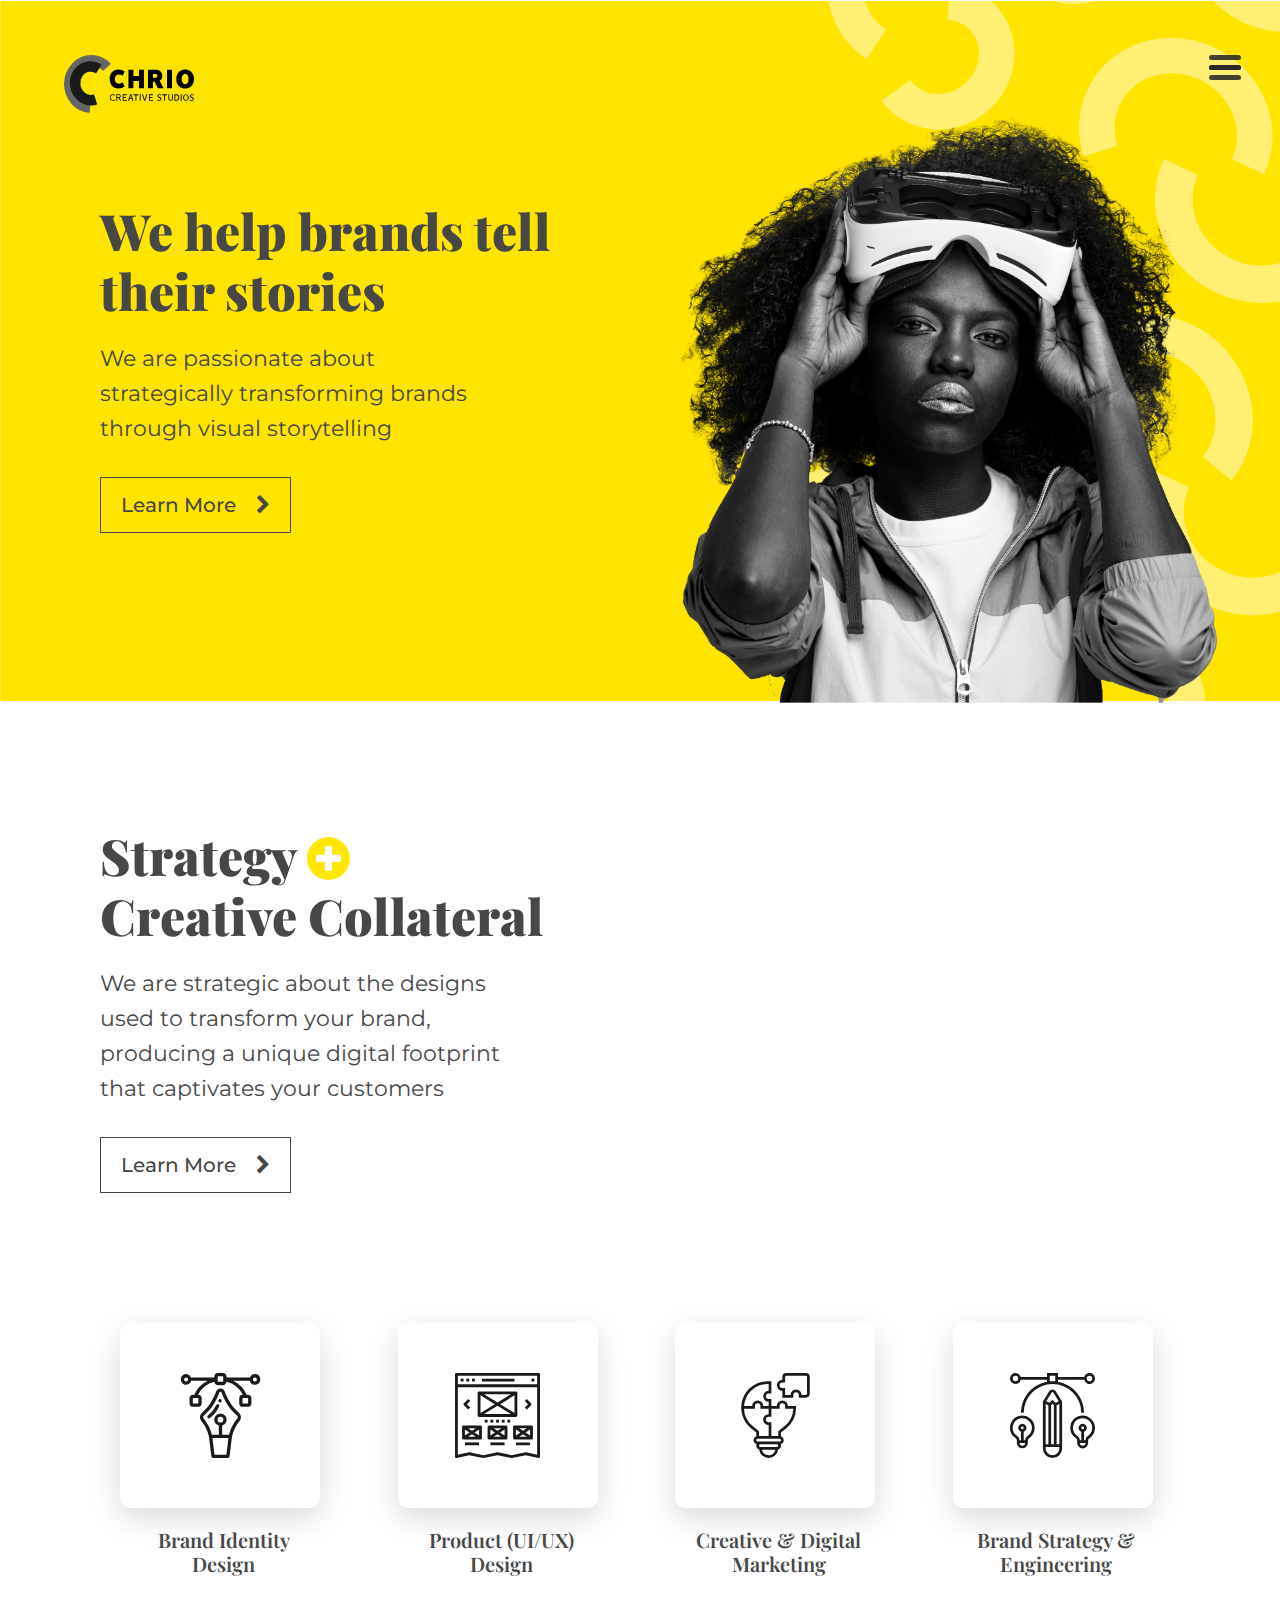
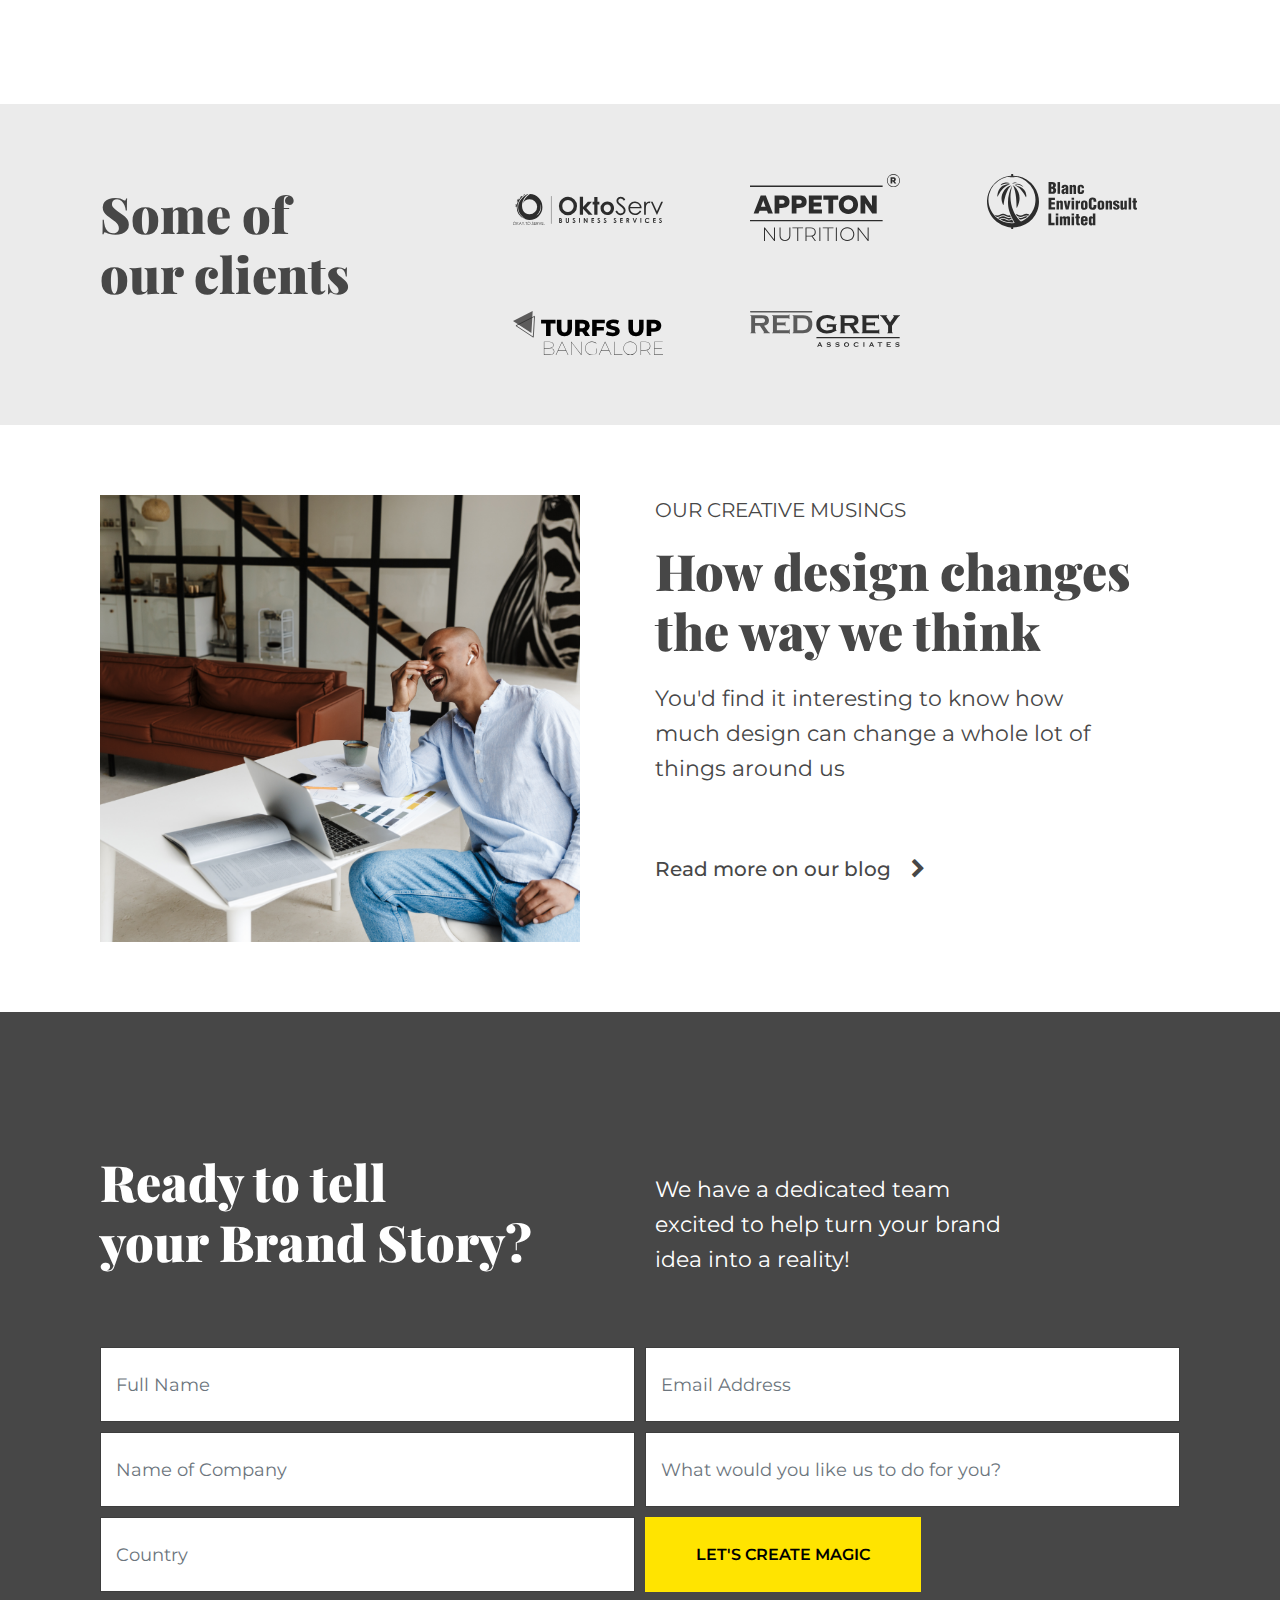
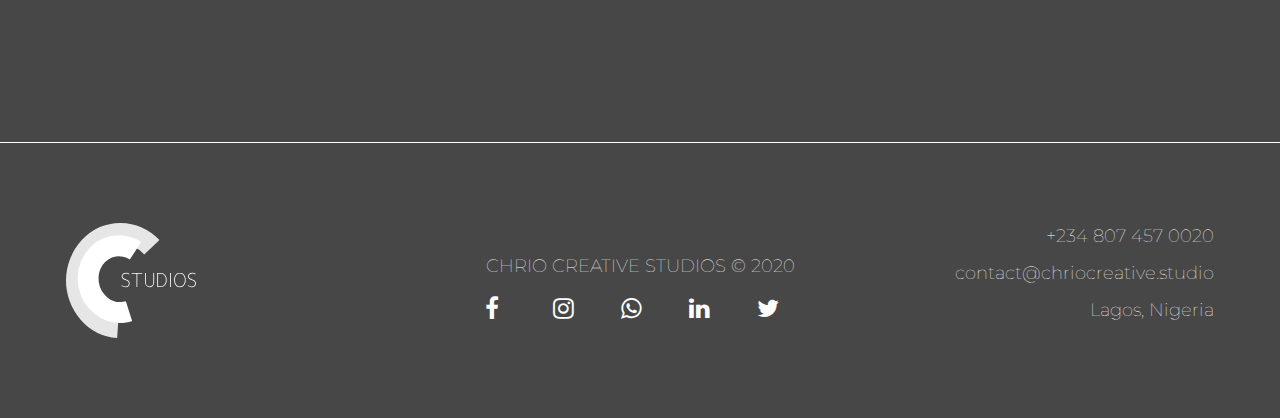
==== commit 5e9b2011: "Done" ====
--- a/index.html
+++ b/index.html
@@ -100,7 +100,7 @@
                   </p>
         
                   <br class="br-mobile-hidden" />
-                  <a href="" class="learn-more">Learn More
+                  <a href="services.html" class="learn-more">Learn More
                     <i class="fa fa-chevron-right" aria-hidden="true"></i>
                   </a>
                 </div>
@@ -112,64 +112,72 @@
               </div>
               <div class="row icon-row">
                 <div class="col-md-3 col-xs-6 col-sm-6">
-                  <div class="strategy-box-holder">
-                    <div class="strategy-box">
-                      <img src="./assets/images/brand.svg" alt="" style="max-width: 130px"
-                        class="img-responsive strategy-icons center-box" />
-                      <!-- <img
-                          src="./assets/images/c.svg"
-                          alt=""
-                          class="img-responsive"
-                          id="circle1"
-                        /> -->
-                    </div>
-                    <h5 class="strategy-h5">Brand Identity Design</h5>
-                  </div>
+                  <a class="home-links" href="brand-identity.html">
+                    <div class="strategy-box-holder">
+                      <div class="strategy-box">
+                        <img src="./assets/images/brand.svg" alt="" style="max-width: 130px"
+                          class="img-responsive strategy-icons center-box" />
+                        <!-- <img
+                            src="./assets/images/c.svg"
+                            alt=""
+                            class="img-responsive"
+                            id="circle1"
+                          /> -->
+                      </div>
+                      <h5 class="strategy-h5">Brand Identity Design</h5>
+                    </div>
+                  </a>
                 </div>
                 <div class="col-md-3 col-xs-6 col-sm-6">
-                  <div class="strategy-box-holder">
-                    <div class="strategy-box">
-                      <img src="./assets/images/product.svg" alt="" style="max-width: 130px"
-                        class="img-responsive strategy-icons center-box" />
-                      <!-- <img
-                          src="./assets/images/c.svg"
-                          alt=""
-                          class="img-responsive"
-                          id="circle2"
-                        /> -->
-                    </div>
-                    <h5 class="strategy-h5">Product (UI/UX) Design</h5>
-                  </div>
+                  <a class="home-links" href="product-ui.html">
+                    <div class="strategy-box-holder">
+                      <div class="strategy-box">
+                        <img src="./assets/images/product.svg" alt="" style="max-width: 130px"
+                          class="img-responsive strategy-icons center-box" />
+                        <!-- <img
+                            src="./assets/images/c.svg"
+                            alt=""
+                            class="img-responsive"
+                            id="circle2"
+                          /> -->
+                      </div>
+                      <h5 class="strategy-h5">Product (UI/UX) Design</h5>
+                    </div>
+                  </a>
                 </div>
                 <div class="col-md-3 col-xs-6 col-sm-6">
-                  <div class="strategy-box-holder">
-                    <div class="strategy-box">
-                      <img src="./assets/images/creativeM.svg" alt="" style="max-width: 115px"
-                        class="img-responsive strategy-icons center-box" />
-                      <!-- <img
-                          src="./assets/images/c.svg"
-                          alt=""
-                          class="img-responsive"
-                          id="circle3"
-                        /> -->
-                    </div>
-                    <h5 class="strategy-h5">Creative & Digital Marketing</h5>
-                  </div>
+                  <a class="home-links" href="creative-digital-marketing.html">
+                    <div class="strategy-box-holder">
+                      <div class="strategy-box">
+                        <img src="./assets/images/creativeM.svg" alt="" style="max-width: 115px"
+                          class="img-responsive strategy-icons center-box" />
+                        <!-- <img
+                            src="./assets/images/c.svg"
+                            alt=""
+                            class="img-responsive"
+                            id="circle3"
+                          /> -->
+                      </div>
+                      <h5 class="strategy-h5">Creative & Digital Marketing</h5>
+                    </div>
+                  </a>
                 </div>
                 <div class="col-md-3 col-xs-6 col-sm-6">
-                  <div class="strategy-box-holder" style="border-right:none">
-                    <div class="strategy-box">
-                      <img src="./assets/images/creative.svg" alt="" style="max-width: 130px"
-                        class="img-responsive strategy-icons center-box" />
-                      <!-- <img
-                          src="./assets/images/c.svg"
-                          alt=""
-                          class="img-responsive"
-                          id="circle4"
-                        /> -->
-                    </div>
-                    <h5 class="strategy-h5">Brand Strategy & Engineering</h5>
-                  </div>
+                  <a class="home-links" href="strategy-and-engineering.html">
+                    <div class="strategy-box-holder" style="border-right:none">
+                      <div class="strategy-box">
+                        <img src="./assets/images/creative.svg" alt="" style="max-width: 130px"
+                          class="img-responsive strategy-icons center-box" />
+                        <!-- <img
+                            src="./assets/images/c.svg"
+                            alt=""
+                            class="img-responsive"
+                            id="circle4"
+                          /> -->
+                      </div>
+                      <h5 class="strategy-h5">Brand Strategy & Engineering</h5>
+                    </div>
+                  </a>
                 </div>
               </div>
             </div>
--- a/css/index.css
+++ b/css/index.css
@@ -10,6 +10,15 @@
     color: #474747;
   }
 
+.home-links {
+    color: #474747;
+}
+
+.form-control:focus {
+  border-color: #ffe400;
+  box-shadow: inset 0 0px 0px #ffe400, 0 0 2px #ffe400;
+}
+
 p.nav-p {
   font-size: 23px;
   margin-bottom: 0px;
@@ -18,7 +27,7 @@
 }
 
 .nav-bottom.text-center {
-  padding-top: 150px;
+  padding-top: 170px;
 }
 
 .sidenav  a#navbar-brand {
@@ -66,10 +75,18 @@
 /* Position and style the close button (top right corner) */
 .sidenav .closebtn {
   position: absolute;
-  top: -40px;
+  top: 10px;
   right: 25px;
-  font-size: 55px;
-  margin-left: 50px;
+  font-size: 35px;
+  font-weight: bolder;
+  margin-left: 20px;
+  background: black;
+  color: #ffe400;
+  height: 40px;
+  width: 40px;
+  line-height: 11px;
+  border-radius: 100%;
+  padding: 12px;
 }
 
 
@@ -317,9 +334,9 @@
 
 .learn-more {
   font-size: 20px;
-  color: #000;
-  font-weight: 500;
-  border: 1px solid #000;
+  color: #474747;
+    font-weight: 500;
+    border: 1px solid #474747;
   padding: 15px 20px;
   z-index: 1;
 }
@@ -1613,10 +1630,10 @@
 }
 .sidenav .closebtn {
   position: absolute;
-  top: -20px;
-  right: 0%;
-  font-size: 40px;
-  margin-left: 50px;
+    top: 0px;
+    right: 3%;
+    font-size: 35px;
+    margin-left: 50px;
 }
 .nav-bottom.text-center {
   padding-top: 50px;
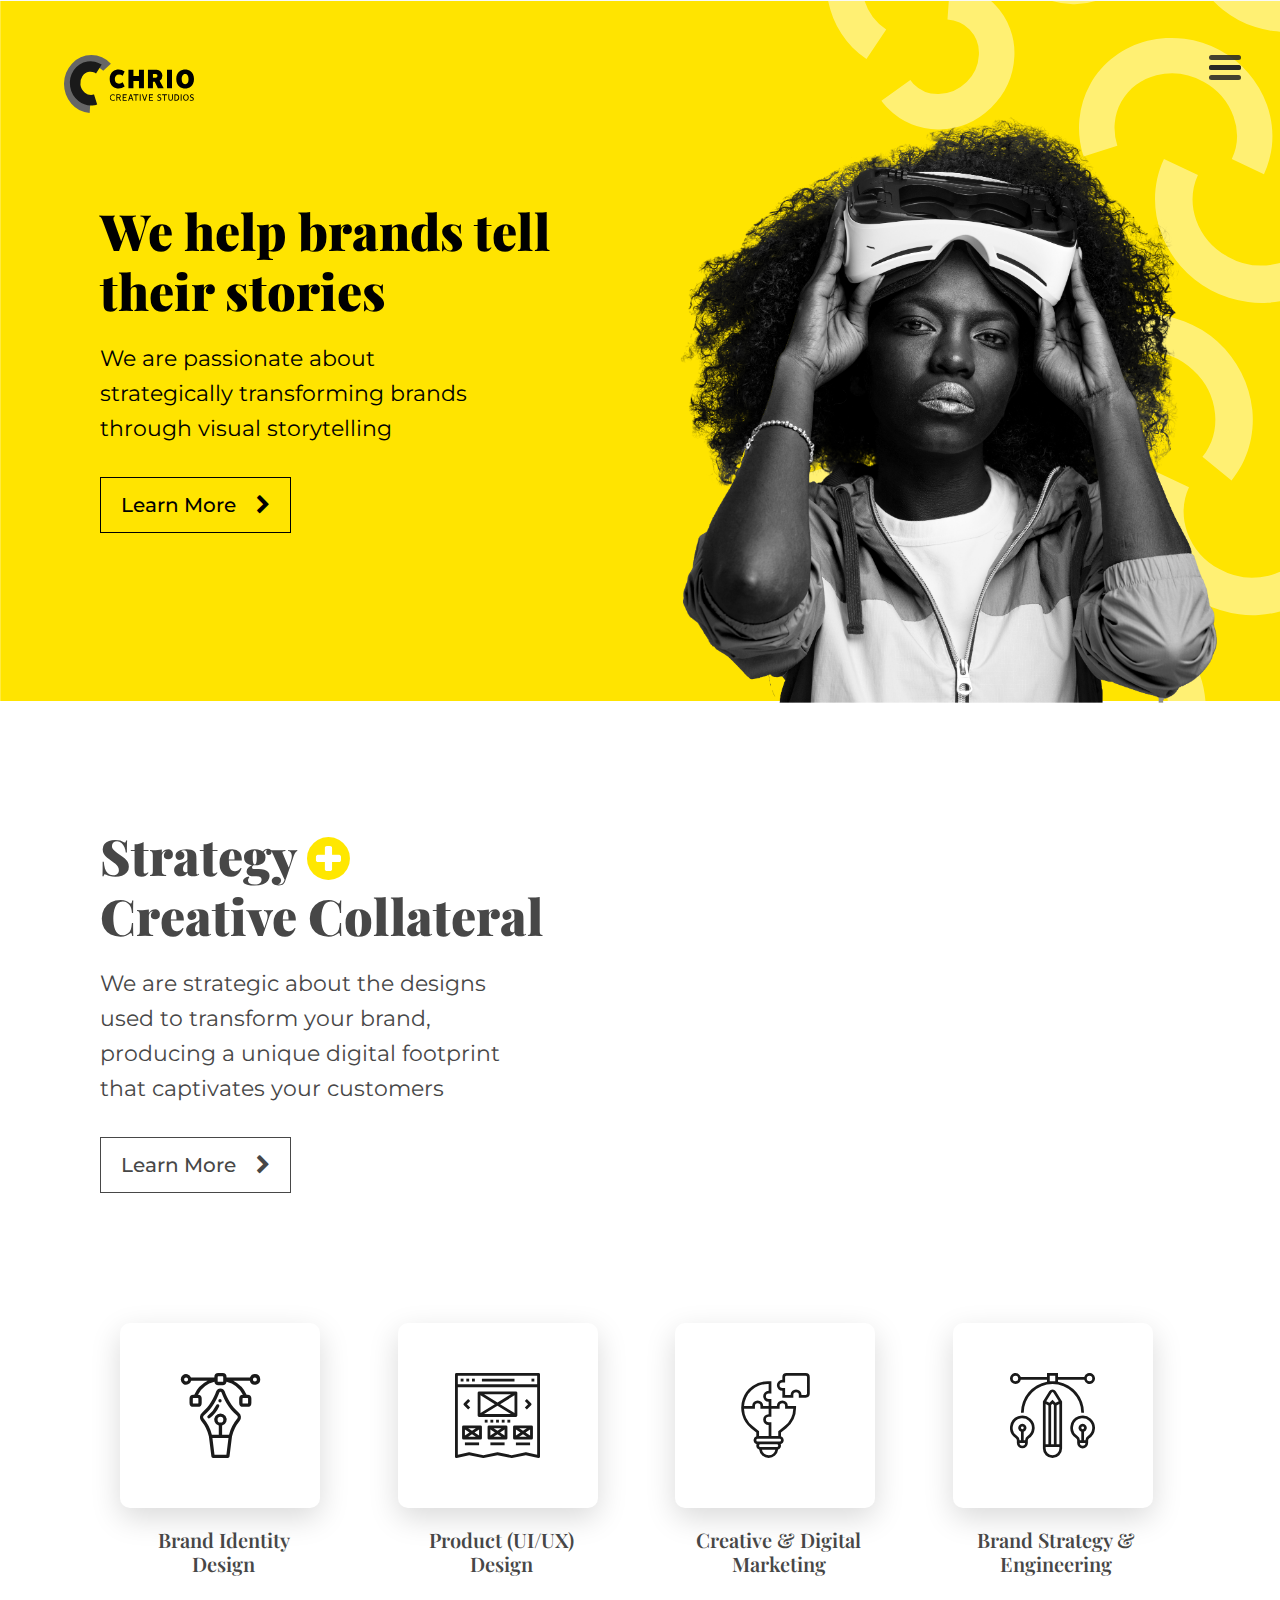
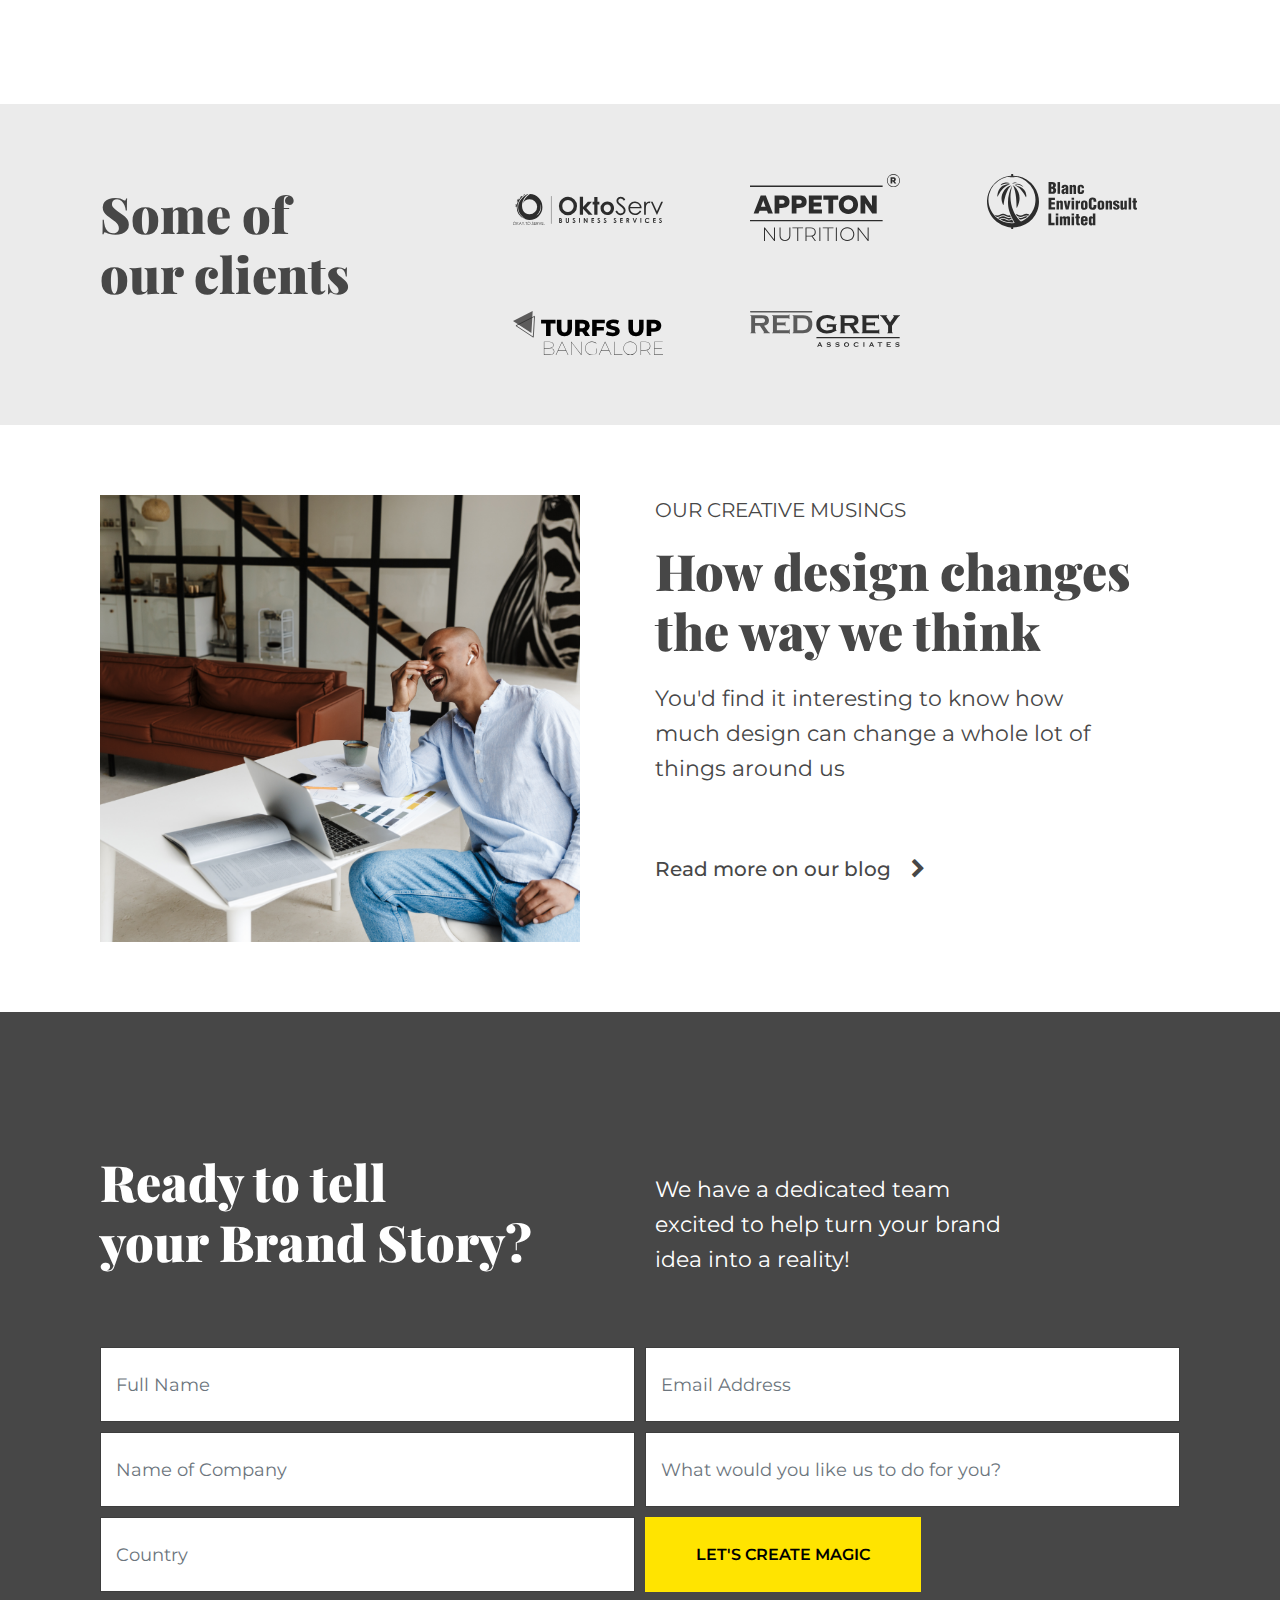
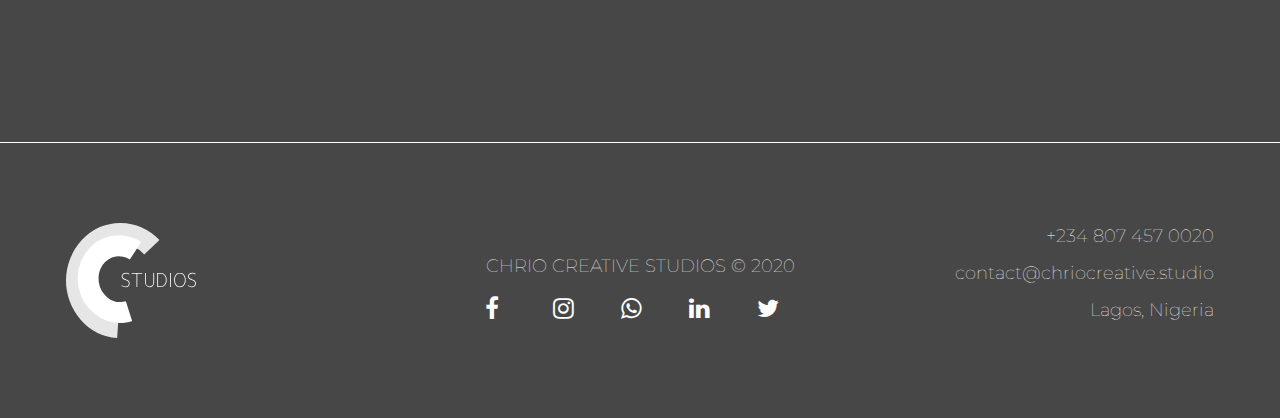
==== commit 05181fe9: "Done" ====
--- a/index.html
+++ b/index.html
@@ -68,13 +68,13 @@
                     We help brands tell <br class="br-mobile-hidden" />
                     their stories
                   </h1>
-                  <p class="landing-p">
+                  <p class="landing-p" style="color: #000">
                     We are passionate about <br class="br-mobile-hidden" />
                     strategically transforming brands <br class="br-mobile-hidden" />
                     through visual storytelling
                   </p>
         
-                  <br class="br-mobile-hidden" />
+                  <br class="br-mobile-hidden" style="color: #000; border: 1px solid #000"/>
                   <a href="" class="learn-more" id="learn-more">Learn More
                     <i class="fa fa-chevron-right" aria-hidden="true"></i>
                   </a>
--- a/css/index.css
+++ b/css/index.css
@@ -28,6 +28,10 @@
 
 .nav-bottom.text-center {
   padding-top: 170px;
+}
+
+img.nav-logo {
+  width: 130px;
 }
 
 .sidenav  a#navbar-brand {
@@ -48,7 +52,7 @@
     /* text-align: center; */
     font-family: "Playfair Display", serif;
     font-weight: 700;
-    background-image: url(../assets/images/Pattern1.svg);
+    background-image: url(../assets/images/menu_banner.png);
     background-repeat: no-repeat;
     background-size: cover;
     background-position: bottom;
@@ -75,7 +79,7 @@
 /* Position and style the close button (top right corner) */
 .sidenav .closebtn {
   position: absolute;
-  top: 10px;
+  top: 5px;
   right: 25px;
   font-size: 35px;
   font-weight: bolder;
@@ -259,6 +263,7 @@
 .landing-h1 {
   font-size: 50px;
   font-weight: 900;
+  color: #000;
 }
 
 .landing-p {
@@ -332,6 +337,15 @@
   display: none;
 }
 
+#landing-banner  .learn-more {
+  font-size: 20px;
+  color: #000;
+  font-weight: 500;
+  border: 1px solid #000;
+  padding: 15px 20px;
+  z-index: 1;
+}
+
 .learn-more {
   font-size: 20px;
   color: #474747;
@@ -341,7 +355,7 @@
   z-index: 1;
 }
 
-.learn-more:hover {
+.learn-more:hover, #landing-banner  .learn-more:hover {
   text-decoration: none;
   background: #474747;
   color: #ffe600;
